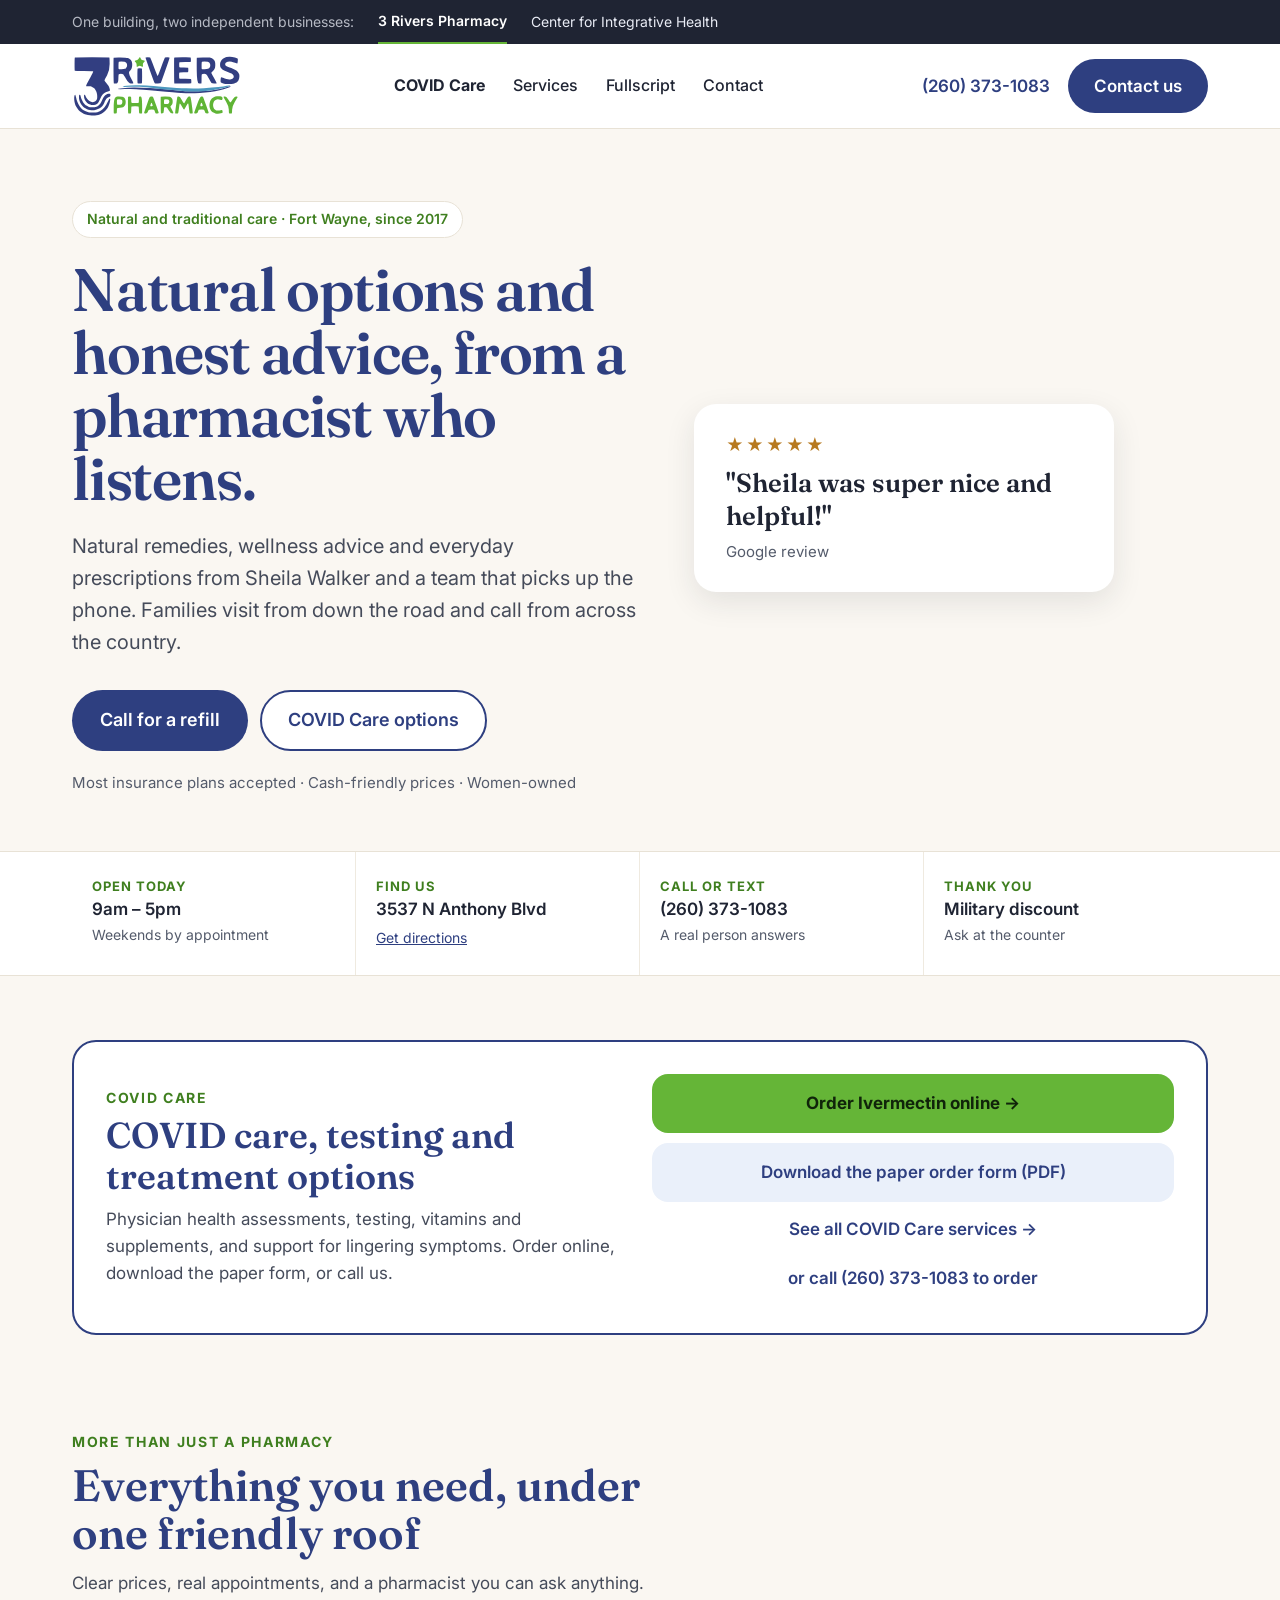
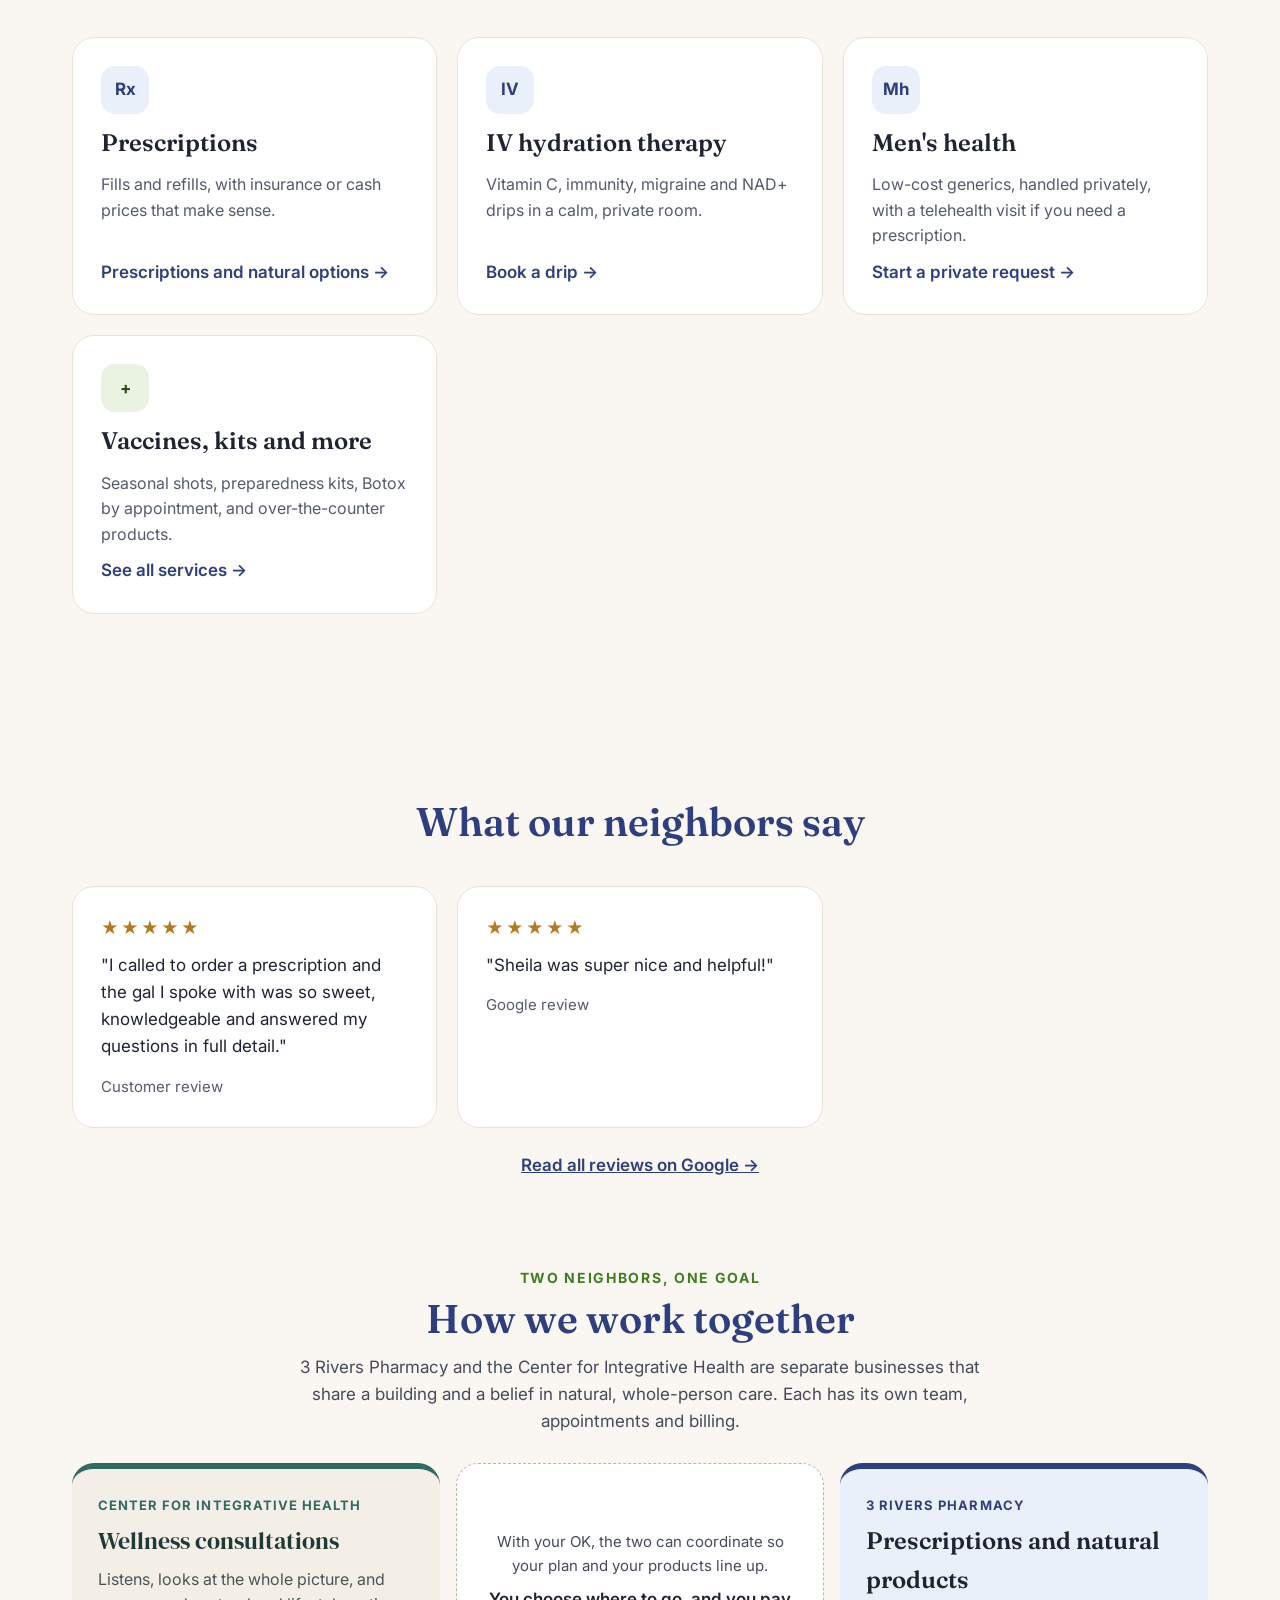
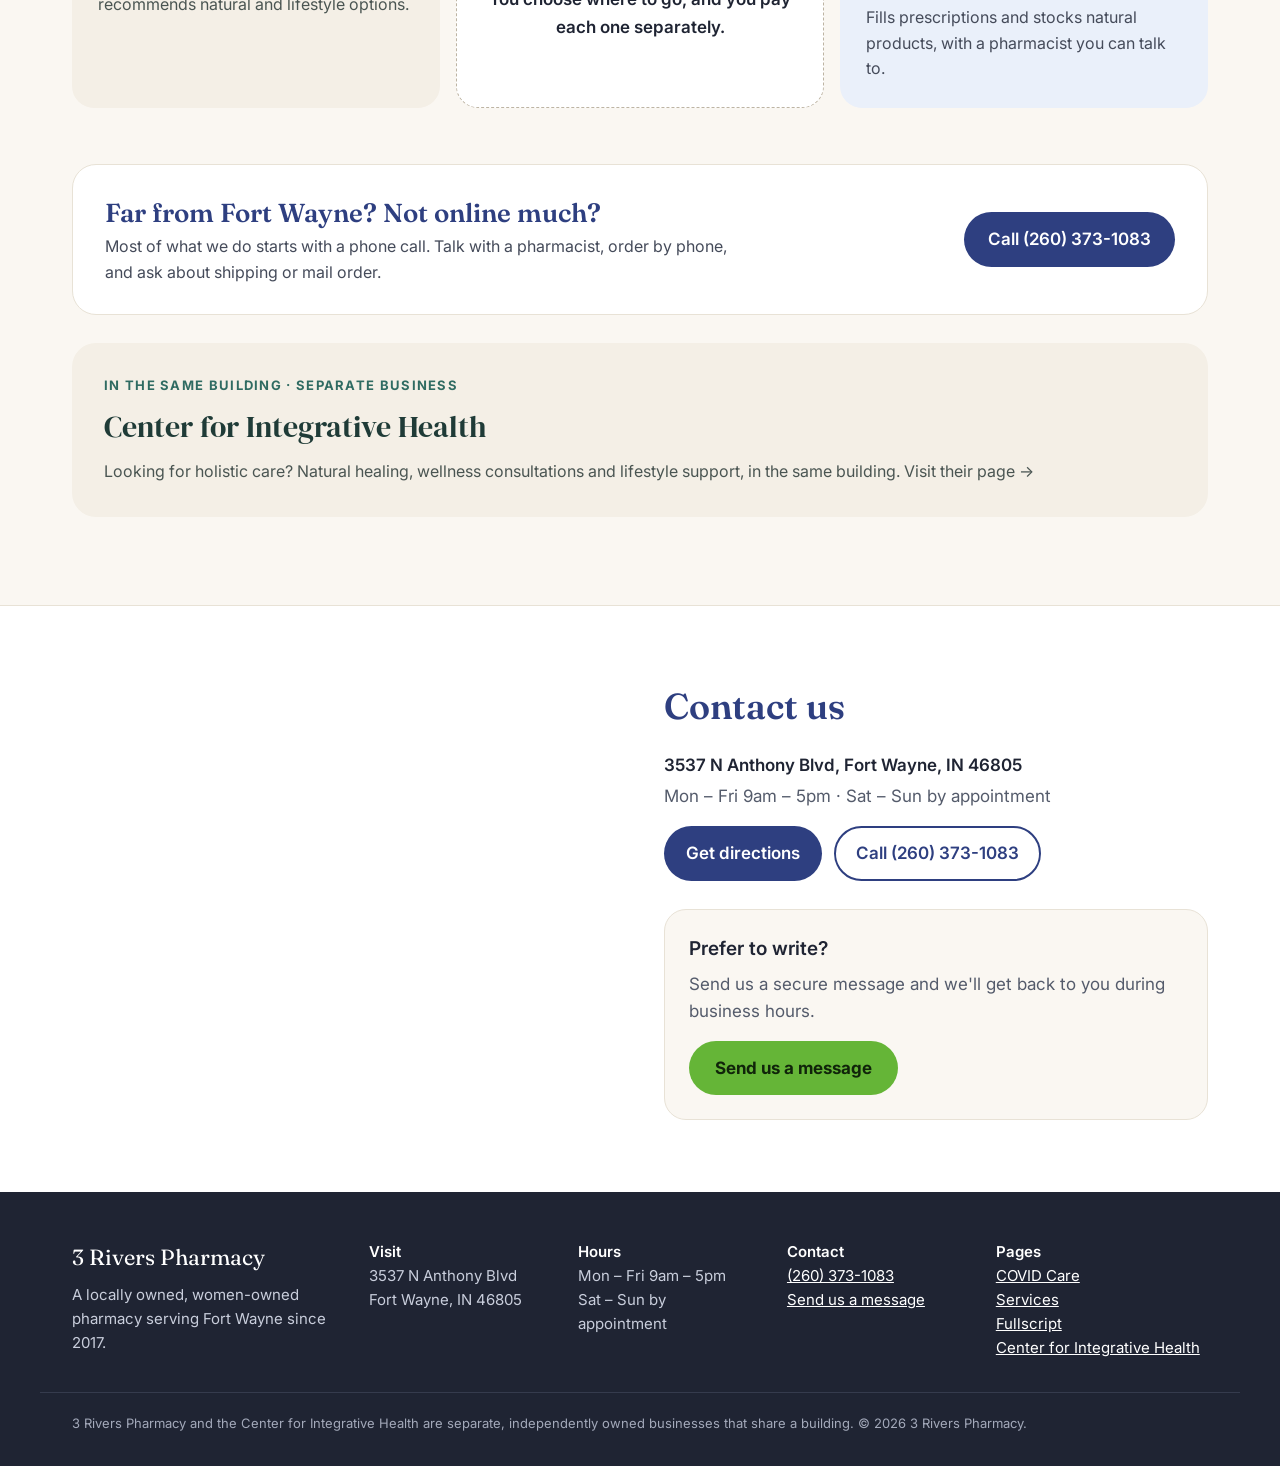
==== index.html @ e4c4e970 "Launch new 3riverspharmacy.com site" ====
<!doctype html>
<html lang="en">
<head>
<meta charset="utf-8">
<meta name="viewport" content="width=device-width, initial-scale=1">
<title>3 Rivers Pharmacy | Fort Wayne, IN – More than just a pharmacy</title>
<meta name="description" content="Locally owned, women-owned pharmacy in Fort Wayne, IN. Prescriptions, natural options, COVID care, IV hydration and honest advice from a pharmacist who listens.">
<link rel="canonical" href="https://3riverspharmacy.com/">
<meta property="og:title" content="3 Rivers Pharmacy | Fort Wayne, IN – More than just a pharmacy">
<meta property="og:description" content="Locally owned, women-owned pharmacy in Fort Wayne, IN. Prescriptions, natural options, COVID care, IV hydration and honest advice from a pharmacist who listens.">
<meta property="og:url" content="https://3riverspharmacy.com/">
<meta property="og:type" content="website">
<link rel="icon" type="image/svg+xml" href="/assets/favicon.svg">
<link rel="preconnect" href="https://fonts.googleapis.com"><link rel="preconnect" href="https://fonts.gstatic.com" crossorigin><link rel="stylesheet" href="https://fonts.googleapis.com/css2?family=Fraunces:opsz,wght@9..144,500;9..144,600&amp;family=DM+Serif+Display&amp;family=Inter:wght@400;500;600;700&amp;display=swap">
<link rel="stylesheet" href="/assets/site.css">
<script type="application/ld+json">{"@context":"https://schema.org","@type":"Pharmacy","name":"3 Rivers Pharmacy","url":"https://3riverspharmacy.com/","telephone":"+1-260-373-1083","image":"https://3riverspharmacy.com/assets/3rp-logo.svg","address":{"@type":"PostalAddress","streetAddress":"3537 N Anthony Blvd","addressLocality":"Fort Wayne","addressRegion":"IN","postalCode":"46805","addressCountry":"US"},"openingHoursSpecification":[{"@type":"OpeningHoursSpecification","dayOfWeek":["Monday","Tuesday","Wednesday","Thursday","Friday"],"opens":"09:00","closes":"17:00"}]}</script>
</head>
<body class="rx">
<div class="topbar"><div class="wrap">
<span class="dim">One building, two independent businesses:</span>
<a href="/" class="on">3 Rivers Pharmacy</a>
<a href="/center-for-integrative-health/" >Center for Integrative Health</a>
</div></div>
<header class="site"><div class="wrap">
<a href="/" class="brand"><img src="/assets/3rp-logo.svg" alt="3 Rivers Pharmacy" width="170" height="60"></a>
<nav class="navlinks" aria-label="Main">
<a href="/covid-care/"><b>COVID Care</b></a>
<a href="/services/">Services</a>
<a href="/fullscript/">Fullscript</a>
<a href="/contact/">Contact</a>
</nav>
<div class="hdr-cta">
<a href="tel:+12603731083" class="phone">(260) 373-1083</a>
<a href="/contact/" class="btn btn-navy">Contact us</a>
</div>
</div></header>
<main class="home">
<section style="padding: 72px 0 56px">
<div class="wrap hero">
<div>
<div style="display: inline-flex; gap: 8px; align-items: center; background: #FFFFFF; border: 1px solid #E8E2D6; border-radius: 999px; padding: 6px 14px; font-size: 14px; font-weight: 600; color: #3F7F1F">Natural and traditional care · Fort Wayne, since 2017</div>
<h1 style="font-family: Fraunces, serif; font-weight: 600; font-size: 60px; line-height: 1.05; letter-spacing: -0.02em; color: #2E3F80; margin: 20px 0 20px">Natural options and honest advice, from a pharmacist who listens.</h1>
<p style="font-size: 20px; color: #454B5A; margin: 0 0 32px; max-width: 34em">Natural remedies, wellness advice and everyday prescriptions from Sheila Walker and a team that picks up the phone. Families visit from down the road and call from across the country.</p>
<div style="display: flex; flex-wrap: wrap; gap: 12px">
<a href="tel:+12603731083" style="background: #2E3F80; color: #FFFFFF; font-weight: 600; text-decoration: none; padding: 16px 28px; border-radius: 999px; font-size: 18px">Call for a refill</a>
<a href="#covid" style="background: #FFFFFF; color: #2E3F80; border: 2px solid #2E3F80; font-weight: 600; text-decoration: none; padding: 14px 26px; border-radius: 999px; font-size: 18px">COVID Care options</a>
</div>
<p style="font-size: 15px; color: #545B6B; margin: 20px 0 0">Most insurance plans accepted · Cash-friendly prices · Women-owned</p>
</div>
<div style="background: #FFFFFF; border-radius: 22px; padding: 28px 32px; box-shadow: 0 10px 30px rgba(31,36,51,0.10); max-width: 420px; justify-self: start">
<div style="color: #B7791F; letter-spacing: 2px">★★★★★</div>
<div style="font-family: Fraunces, serif; font-size: 26px; font-weight: 600; color: #1F2433; line-height: 1.25; margin: 8px 0">"Sheila was super nice and helpful!"</div>
<div style="font-size: 15px; color: #545B6B">Google review</div>
</div>
</div>
</section>

<section style="background: #FFFFFF; border-top: 1px solid #E8E2D6; border-bottom: 1px solid #E8E2D6">
<div class="wrap facts">
<div style="padding: 24px 20px; border-right: 1px solid #EFEAE0"><div style="font-size: 13px; font-weight: 700; letter-spacing: 0.08em; color: #3F7F1F">OPEN TODAY</div><div style="font-weight: 600">9am – 5pm</div><div style="font-size: 14px; color: #545B6B">Weekends by appointment</div></div>
<div style="padding: 24px 20px; border-right: 1px solid #EFEAE0"><div style="font-size: 13px; font-weight: 700; letter-spacing: 0.08em; color: #3F7F1F">FIND US</div><div style="font-weight: 600">3537 N Anthony Blvd</div><a href="#visit" style="font-size: 14px">Get directions</a></div>
<div style="padding: 24px 20px; border-right: 1px solid #EFEAE0"><div style="font-size: 13px; font-weight: 700; letter-spacing: 0.08em; color: #3F7F1F">CALL OR TEXT</div><div style="font-weight: 600">(260) 373-1083</div><div style="font-size: 14px; color: #545B6B">A real person answers</div></div>
<div style="padding: 24px 20px"><div style="font-size: 13px; font-weight: 700; letter-spacing: 0.08em; color: #3F7F1F">THANK YOU</div><div style="font-weight: 600">Military discount</div><div style="font-size: 14px; color: #545B6B">Ask at the counter</div></div>
</div>
</section>

<section id="covid" style="padding: 0 0 8px">
<div class="wrap">
<div style="background: #FFFFFF; border: 2px solid #2E3F80; border-radius: 24px; padding: 32px; display: grid; grid-template-columns: repeat(auto-fit, minmax(300px, 1fr)); gap: 24px; align-items: center; margin-top: 64px">
<div>
<div style="font-size: 14px; font-weight: 700; letter-spacing: 0.12em; color: #3F7F1F">COVID CARE</div>
<h2 style="font-family: Fraunces, serif; font-weight: 600; font-size: 36px; line-height: 1.12; color: #2E3F80; margin: 6px 0 10px">COVID care, testing and treatment options</h2>
<p style="margin: 0; color: #454B5A">Physician health assessments, testing, vitamins and supplements, and support for lingering symptoms. Order online, download the paper form, or call us.</p>
</div>
<div style="display: flex; flex-direction: column; gap: 10px">
<a href="https://hptz.io/0xNfG3i" style="background: #65B537; color: #10240A; font-weight: 700; text-decoration: none; padding: 16px 22px; border-radius: 16px; text-align: center">Order Ivermectin online →</a>
<a href="/wp-content/uploads/2022/05/ORIGINAL-NEW-IVERMECTIN-EMAIL-THESE-1.pdf" style="background: #EAF0FA; color: #2E3F80; font-weight: 600; text-decoration: none; padding: 16px 22px; border-radius: 16px; text-align: center">Download the paper order form (PDF)</a>
<a href="/covid-care/" style="color: #2E3F80; font-weight: 600; text-decoration: none; padding: 4px; text-align: center">See all COVID Care services →</a>
<a href="tel:+12603731083" style="color: #2E3F80; font-weight: 600; text-decoration: none; padding: 8px; text-align: center">or call (260) 373-1083 to order</a>
</div>
</div>
</div>
</section>

<section id="services" style="padding: 88px 0">
<div class="wrap">
<div style="max-width: 640px; margin-bottom: 40px">
<div style="font-size: 14px; font-weight: 700; letter-spacing: 0.12em; color: #3F7F1F">MORE THAN JUST A PHARMACY</div>
<h2 style="font-family: Fraunces, serif; font-weight: 600; font-size: 44px; line-height: 1.1; color: #2E3F80; margin: 8px 0 12px">Everything you need, under one friendly roof</h2>
<p style="margin: 0; color: #454B5A">Clear prices, real appointments, and a pharmacist you can ask anything.</p>
</div>
<div class="cards">
<a href="/pharmacy-naturopathic-services/" style="text-decoration: none; color: inherit; background: #FFFFFF; border: 1px solid #E8E2D6; border-radius: 22px; padding: 28px; display: flex; flex-direction: column; gap: 10px">
<div style="width: 48px; height: 48px; border-radius: 14px; background: #EAF0FA; color: #2E3F80; display: flex; align-items: center; justify-content: center; font-weight: 700">Rx</div>
<div style="font-family: Fraunces, serif; font-size: 24px; font-weight: 600; color: #1F2433">Prescriptions</div>
<div style="color: #545B6B; font-size: 16px">Fills and refills, with insurance or cash prices that make sense.</div>
<div style="margin-top: auto; font-weight: 600; color: #2E3F80">Prescriptions and natural options →</div>
</a>
<a href="/iv-hydration-therapy/" style="text-decoration: none; color: inherit; background: #FFFFFF; border: 1px solid #E8E2D6; border-radius: 22px; padding: 28px; display: flex; flex-direction: column; gap: 10px">
<div style="width: 48px; height: 48px; border-radius: 14px; background: #EAF0FA; color: #2E3F80; display: flex; align-items: center; justify-content: center; font-weight: 700">IV</div>
<div style="font-family: Fraunces, serif; font-size: 24px; font-weight: 600; color: #1F2433">IV hydration therapy</div>
<div style="color: #545B6B; font-size: 16px">Vitamin C, immunity, migraine and NAD+ drips in a calm, private room.</div>
<div style="margin-top: auto; font-weight: 600; color: #2E3F80">Book a drip →</div>
</a>
<a href="/mens-health/" style="text-decoration: none; color: inherit; background: #FFFFFF; border: 1px solid #E8E2D6; border-radius: 22px; padding: 28px; display: flex; flex-direction: column; gap: 10px">
<div style="width: 48px; height: 48px; border-radius: 14px; background: #EAF0FA; color: #2E3F80; display: flex; align-items: center; justify-content: center; font-weight: 700">Mh</div>
<div style="font-family: Fraunces, serif; font-size: 24px; font-weight: 600; color: #1F2433">Men's health</div>
<div style="color: #545B6B; font-size: 16px">Low-cost generics, handled privately, with a telehealth visit if you need a prescription.</div>
<div style="margin-top: auto; font-weight: 600; color: #2E3F80">Start a private request →</div>
</a>
<a href="/services/" style="text-decoration: none; color: inherit; background: #FFFFFF; border: 1px solid #E8E2D6; border-radius: 22px; padding: 28px; display: flex; flex-direction: column; gap: 10px">
<div style="width: 48px; height: 48px; border-radius: 14px; background: #EAF3E2; color: #2B4A17; display: flex; align-items: center; justify-content: center; font-weight: 700">+</div>
<div style="font-family: Fraunces, serif; font-size: 24px; font-weight: 600; color: #1F2433">Vaccines, kits and more</div>
<div style="color: #545B6B; font-size: 16px">Seasonal shots, preparedness kits, Botox by appointment, and over-the-counter products.</div>
<div style="margin-top: auto; font-weight: 600; color: #2E3F80">See all services →</div>
</a>
</div>
</div>
</section>

<section style="padding: 88px 0">
<div class="wrap">
<h2 style="font-family: Fraunces, serif; font-weight: 600; font-size: 40px; color: #2E3F80; margin: 0 0 32px; text-align: center">What our neighbors say</h2>
<div class="cards">
<div style="background: #FFFFFF; border: 1px solid #E8E2D6; border-radius: 22px; padding: 28px"><div style="color: #B7791F; letter-spacing: 2px">★★★★★</div><p style="margin: 10px 0 14px">"I called to order a prescription and the gal I spoke with was so sweet, knowledgeable and answered my questions in full detail."</p><div style="font-size: 15px; color: #545B6B">Customer review</div></div>
<div style="background: #FFFFFF; border: 1px solid #E8E2D6; border-radius: 22px; padding: 28px"><div style="color: #B7791F; letter-spacing: 2px">★★★★★</div><p style="margin: 10px 0 14px">"Sheila was super nice and helpful!"</p><div style="font-size: 15px; color: #545B6B">Google review</div></div>
</div>
<div style="text-align: center; margin-top: 24px"><a href="https://www.google.com/maps/search/?api=1&amp;query=3+Rivers+Pharmacy+3537+N+Anthony+Blvd+Fort+Wayne+IN" style="font-weight: 600">Read all reviews on Google →</a></div>
</div>
</section>

<section id="together" style="padding: 0 0 56px">
<div class="wrap">
<div style="text-align: center; max-width: 720px; margin: 0 auto 28px">
<div style="font-size: 14px; font-weight: 700; letter-spacing: 0.12em; color: #3F7F1F">TWO NEIGHBORS, ONE GOAL</div>
<h2 style="font-family: Fraunces, serif; font-weight: 600; font-size: 40px; line-height: 1.12; color: #2E3F80; margin: 8px 0 12px">How we work together</h2>
<p style="margin: 0; color: #454B5A">3 Rivers Pharmacy and the Center for Integrative Health are separate businesses that share a building and a belief in natural, whole-person care. Each has its own team, appointments and billing.</p>
</div>
<div style="display: grid; grid-template-columns: repeat(auto-fit, minmax(260px, 1fr)); gap: 16px; align-items: stretch">
<div style="background: #F4EFE6; border-radius: 22px; padding: 26px; border-top: 6px solid #2F6B62"><div style="font-size: 13px; font-weight: 700; letter-spacing: 0.08em; color: #2F6B62">CENTER FOR INTEGRATIVE HEALTH</div><div style="font-family: 'DM Serif Display', serif; font-size: 24px; color: #1F3B37; margin: 6px 0">Wellness consultations</div><div style="font-size: 16px; color: #4A5552">Listens, looks at the whole picture, and recommends natural and lifestyle options.</div></div>
<div style="background: #FFFFFF; border: 1px dashed #BDB4A3; border-radius: 22px; padding: 26px; display: flex; flex-direction: column; justify-content: center; text-align: center"><div style="font-size: 15px; color: #454B5A">With your OK, the two can coordinate so your plan and your products line up.</div><div style="font-weight: 600; color: #1F2433; margin-top: 8px">You choose where to go, and you pay each one separately.</div></div>
<div style="background: #EAF0FA; border-radius: 22px; padding: 26px; border-top: 6px solid #2E3F80"><div style="font-size: 13px; font-weight: 700; letter-spacing: 0.08em; color: #2E3F80">3 RIVERS PHARMACY</div><div style="font-family: Fraunces, serif; font-size: 24px; font-weight: 600; color: #1F2433; margin: 6px 0">Prescriptions and natural products</div><div style="font-size: 16px; color: #454B5A">Fills prescriptions and stocks natural products, with a pharmacist you can talk to.</div></div>
</div>
</div>
</section>

<section id="neighbors" style="padding: 0 0 88px">
<div class="wrap" style="margin-bottom: 28px">
<div style="background: #FFFFFF; border: 1px solid #E8E2D6; border-radius: 24px; padding: 28px 32px; display: flex; flex-wrap: wrap; gap: 16px 32px; align-items: center; justify-content: space-between">
<div style="max-width: 640px"><div style="font-family: Fraunces, serif; font-size: 26px; font-weight: 600; color: #2E3F80">Far from Fort Wayne? Not online much?</div><div style="color: #454B5A; font-size: 16px">Most of what we do starts with a phone call. Talk with a pharmacist, order by phone, and ask about shipping or mail order.</div></div>
<a href="tel:+12603731083" style="background: #2E3F80; color: #FFFFFF; font-weight: 600; text-decoration: none; padding: 14px 24px; border-radius: 999px; white-space: nowrap">Call (260) 373-1083</a>
</div>
</div>
<div class="wrap">
<a href="/center-for-integrative-health/" style="text-decoration: none; color: inherit; background: #F4EFE6; border-radius: 24px; padding: 32px; display: block">
<div style="font-size: 13px; font-weight: 700; letter-spacing: 0.1em; color: #2F6B62">IN THE SAME BUILDING · SEPARATE BUSINESS</div>
<div style="font-family: 'DM Serif Display', serif; font-size: 30px; color: #1F3B37; margin: 8px 0">Center for Integrative Health</div>
<div style="color: #4A5552; font-size: 16px">Looking for holistic care? Natural healing, wellness consultations and lifestyle support, in the same building. Visit their page →</div>
</a>
</div>
</section>

<section id="visit" style="background: #FFFFFF; border-top: 1px solid #E8E2D6; padding: 72px 0">
<div class="wrap two" style="align-items: stretch">
<iframe title="Map to 3 Rivers Pharmacy, 3537 N Anthony Blvd, Fort Wayne, IN" src="https://www.google.com/maps?q=3537+N+Anthony+Blvd,+Fort+Wayne,+IN+46805&amp;output=embed" style="width: 100%; min-height: 360px; border: 0; border-radius: 24px; display: block" loading="lazy" referrerpolicy="no-referrer-when-downgrade"></iframe>
<div>
<h2 style="font-family: Fraunces, serif; font-weight: 600; font-size: 36px; color: #2E3F80; margin: 0 0 16px">Contact us</h2>
<p style="margin: 0 0 4px; font-weight: 600">3537 N Anthony Blvd, Fort Wayne, IN 46805</p>
<p style="margin: 0 0 16px; color: #545B6B">Mon – Fri 9am – 5pm · Sat – Sun by appointment</p>
<div style="display: flex; flex-wrap: wrap; gap: 12px; margin-bottom: 28px">
<a href="https://www.google.com/maps/dir/?api=1&amp;destination=3537+N+Anthony+Blvd,+Fort+Wayne,+IN+46805" style="background: #2E3F80; color: #FFFFFF; font-weight: 600; text-decoration: none; padding: 14px 22px; border-radius: 999px">Get directions</a>
<a href="tel:+12603731083" style="border: 2px solid #2E3F80; color: #2E3F80; font-weight: 600; text-decoration: none; padding: 12px 20px; border-radius: 999px">Call (260) 373-1083</a>
</div>
<div style="background:#FAF7F2;border:1px solid #E8E2D6;border-radius:22px;padding:24px"><div style="font-weight:600;font-size:19px;color:#1F2433">Prefer to write?</div><p style="margin:6px 0 16px;color:#545B6B">Send us a secure message and we'll get back to you during business hours.</p><a href="https://hptz.io/073rGGA" class="btn btn-green">Send us a message</a></div>
</div>
</div>
</section>

</main>
<footer class="site"><div class="wrap cols">
<div style="max-width:360px"><div class="ft-name">3 Rivers Pharmacy</div><p>A locally owned, women-owned pharmacy serving Fort Wayne since 2017.</p></div>
<div><div class="ft-h">Visit</div>3537 N Anthony Blvd<br>Fort Wayne, IN 46805</div>
<div><div class="ft-h">Hours</div>Mon – Fri 9am – 5pm<br>Sat – Sun by appointment</div>
<div><div class="ft-h">Contact</div><a href="tel:+12603731083">(260) 373-1083</a><br><a href="https://hptz.io/073rGGA">Send us a message</a></div>
<div><div class="ft-h">Pages</div><a href="/covid-care/">COVID Care</a><br><a href="/services/">Services</a><br><a href="/fullscript/">Fullscript</a><br><a href="/center-for-integrative-health/">Center for Integrative Health</a></div>
</div>
<div class="wrap legal">3 Rivers Pharmacy and the Center for Integrative Health are separate, independently owned businesses that share a building. © <span class="yr">2026</span> 3 Rivers Pharmacy.</div>
</footer>
<nav class="mbar" aria-label="Quick links">
<a href="tel:+12603731083">Call</a>
<a href="/covid-care/">COVID Care</a>
<a href="https://www.google.com/maps/dir/?api=1&amp;destination=3537+N+Anthony+Blvd,+Fort+Wayne,+IN+46805">Directions</a>
<a href="/contact/" class="hot">Contact</a>
</nav>
<script>document.querySelectorAll('.yr').forEach(e=>e.textContent=new Date().getFullYear())</script>
</body>
</html>
---- assets/site.css ----
*{box-sizing:border-box}
html{scroll-behavior:smooth}
body{margin:0;background:#FAF7F2;color:#1F2433;font-family:Inter,system-ui,sans-serif;font-size:17px;line-height:1.6;-webkit-text-size-adjust:100%}
img{max-width:100%;height:auto}
a{color:#2E3F80}a:hover{color:#1d2a5c}
a:focus-visible,button:focus-visible{outline:3px solid #65B537;outline-offset:2px}
.wrap{max-width:1200px;margin:0 auto;padding:0 32px}
/* design grid helpers (homepage) */
.hero{display:grid;grid-template-columns:minmax(0,1.1fr) minmax(0,1fr);gap:56px;align-items:center}
.two{display:grid;grid-template-columns:minmax(0,1fr) minmax(0,1fr);gap:48px;align-items:center}
.two.top{align-items:start}
.cards{display:grid;grid-template-columns:repeat(3,minmax(0,1fr));gap:20px}
.facts{display:grid;grid-template-columns:repeat(4,minmax(0,1fr));gap:0}
.grid4{display:grid;grid-template-columns:repeat(4,minmax(0,1fr));gap:16px;margin-top:24px}
/* top bar + header */
.topbar{background:#1F2433;color:#E9ECF5;font-size:14px}
.topbar .wrap{display:flex;flex-wrap:wrap;gap:8px 24px;align-items:center;min-height:44px}
.topbar .dim{opacity:.75}
.topbar a{color:#E9ECF5;text-decoration:none;padding:10px 0}
.topbar a.on{color:#fff;font-weight:600;border-bottom:2px solid #65B537}
header.site{background:#fff;border-bottom:1px solid #E8E2D6;position:sticky;top:0;z-index:20}
header.site .wrap{display:flex;align-items:center;justify-content:space-between;gap:24px;min-height:84px}
.brand img{height:60px;width:auto;display:block}
.navlinks{display:flex;gap:28px;align-items:center;font-size:16px;font-weight:500}
.navlinks a{color:#1F2433;text-decoration:none;padding:6px 0;border-bottom:2px solid transparent}
.navlinks a[aria-current]{border-bottom-color:#65B537}
.navlinks a:hover{color:#2E3F80}
.hdr-cta{display:flex;gap:10px;align-items:center;flex-wrap:wrap}
.hdr-cta .phone{color:#2E3F80;font-weight:600;text-decoration:none;padding:12px 8px}
/* buttons */
.btn{display:inline-block;font-weight:600;text-decoration:none;padding:14px 24px;border-radius:999px;border:2px solid transparent;line-height:1.3;text-align:center}
.btn-navy{background:#2E3F80;color:#fff}.btn-navy:hover{background:#24336b;color:#fff}
.btn-green{background:#65B537;color:#10240A;font-weight:700}.btn-green:hover{background:#58a22f;color:#10240A}
.btn-ghost{background:#fff;color:#2E3F80;border-color:#2E3F80}.btn-ghost:hover{background:#EAF0FA}
.btns{display:flex;flex-wrap:wrap;gap:12px;margin:24px 0 8px}
/* page sections */
.pghero{padding:64px 0 48px;background:linear-gradient(180deg,#FAF7F2,#F3EEE4)}
.pghero h1{font-family:Fraunces,serif;font-weight:600;font-size:52px;line-height:1.06;letter-spacing:-.02em;color:#2E3F80;margin:10px 0 16px;max-width:18em}
.lead{font-size:20px;color:#454B5A;margin:0;max-width:36em}
.kicker{font-size:13px;font-weight:700;letter-spacing:.12em;color:#3F7F1F;text-transform:uppercase}
.band{padding:64px 0}
.band.alt{background:#fff;border-top:1px solid #E8E2D6;border-bottom:1px solid #E8E2D6}
.band h2{font-family:Fraunces,serif;font-weight:600;font-size:36px;line-height:1.12;color:#2E3F80;margin:6px 0 14px}
.h3{font-family:Fraunces,serif;font-size:24px;font-weight:600;color:#1F2433;line-height:1.25;margin:0 0 8px}
.h4{font-weight:700;color:#1F2433}
.muted{color:#545B6B}.small{font-size:15px}.maxw{max-width:44em}
.panel{background:#fff;border:1px solid #E8E2D6;border-radius:22px;padding:28px}
.band.alt .panel{background:#FAF7F2}
.panel p:first-of-type{margin-top:0}
.tile{background:#FAF7F2;border:1px solid #E8E2D6;border-radius:18px;padding:20px}
.card{text-decoration:none;color:inherit;background:#fff;border:1px solid #E8E2D6;border-radius:22px;padding:28px;display:flex;flex-direction:column;gap:10px;transition:box-shadow .15s,transform .15s}
.card:hover{box-shadow:0 10px 30px rgba(31,36,51,.10);transform:translateY(-2px);color:inherit}
.card .ic{width:48px;height:48px;border-radius:14px;background:#EAF0FA;color:#2E3F80;display:flex;align-items:center;justify-content:center;font-weight:700;font-size:15px}
.card .more{margin-top:auto;font-weight:600;color:#2E3F80}
.ticks{list-style:none;padding:0;margin:12px 0 20px}
.ticks li{padding-left:28px;position:relative;margin:6px 0}
.ticks li:before{content:"";position:absolute;left:4px;top:.55em;width:12px;height:7px;border-left:3px solid #65B537;border-bottom:3px solid #65B537;transform:rotate(-45deg)}
.steps-list{padding-left:22px;margin:16px 0}
.steps-list li{margin:8px 0}
.price{font-family:Fraunces,serif;font-size:40px;font-weight:600;color:#2E3F80}
.kitpics{display:grid;gap:16px}
.kitpics img{border-radius:22px;border:1px solid #E8E2D6;width:100%}
.callcard{background:#fff;border:1px solid #E8E2D6;border-radius:24px;padding:28px 32px;display:flex;flex-wrap:wrap;gap:8px 32px;align-items:center;justify-content:space-between}
.callcard .btns{margin:0}
.map{width:100%;min-height:420px;border:0;border-radius:24px;display:block}
.facts2{display:grid;grid-template-columns:repeat(2,minmax(0,1fr));gap:20px;margin-top:24px}
/* footer */
footer.site{background:#1F2433;color:#C9CEDC;padding:48px 0 32px;font-size:15px}
footer.site .cols{display:grid;grid-template-columns:1.5fr 1fr 1fr 1fr 1.2fr;gap:32px}
@media (max-width:900px){footer.site .cols{grid-template-columns:1fr 1fr}}
footer.site a{color:#fff}
footer.site p{margin:8px 0 0}
.ft-name{font-family:Fraunces,serif;font-size:22px;color:#fff}
.ft-h{color:#fff;font-weight:600}
footer.site .legal{margin-top:32px;padding-top:20px;border-top:1px solid #353B4D;font-size:13px;color:#A3A9BA}
.mbar{display:none}
@media (max-width:900px){
.hero,.two{grid-template-columns:minmax(0,1fr);gap:32px}
.cards,.grid4{grid-template-columns:minmax(0,1fr)}
.facts{grid-template-columns:repeat(2,minmax(0,1fr))}
.navlinks{display:none}
.hdr-cta .phone{display:none}
.wrap{padding:0 16px}
header.site .wrap{min-height:68px}
.brand img{height:46px}
.pghero h1{font-size:38px}
.band{padding:48px 0}
.home h1{font-size:40px!important}
.home h2{font-size:32px!important}
.mbar{display:grid;grid-template-columns:repeat(4,minmax(0,1fr));position:sticky;bottom:0;background:#fff;border-top:1px solid #E8E2D6;box-shadow:0 -6px 20px rgba(31,36,51,.08);z-index:20}
.mbar a{text-align:center;padding:14px 4px;font-size:14px;font-weight:600;text-decoration:none;color:#2E3F80}
.mbar a.hot{color:#fff;background:#2E3F80}
}
@media (max-width:520px){.facts,.facts2{grid-template-columns:minmax(0,1fr)}.facts>div{border-right:0!important;border-bottom:1px solid #EFEAE0}}
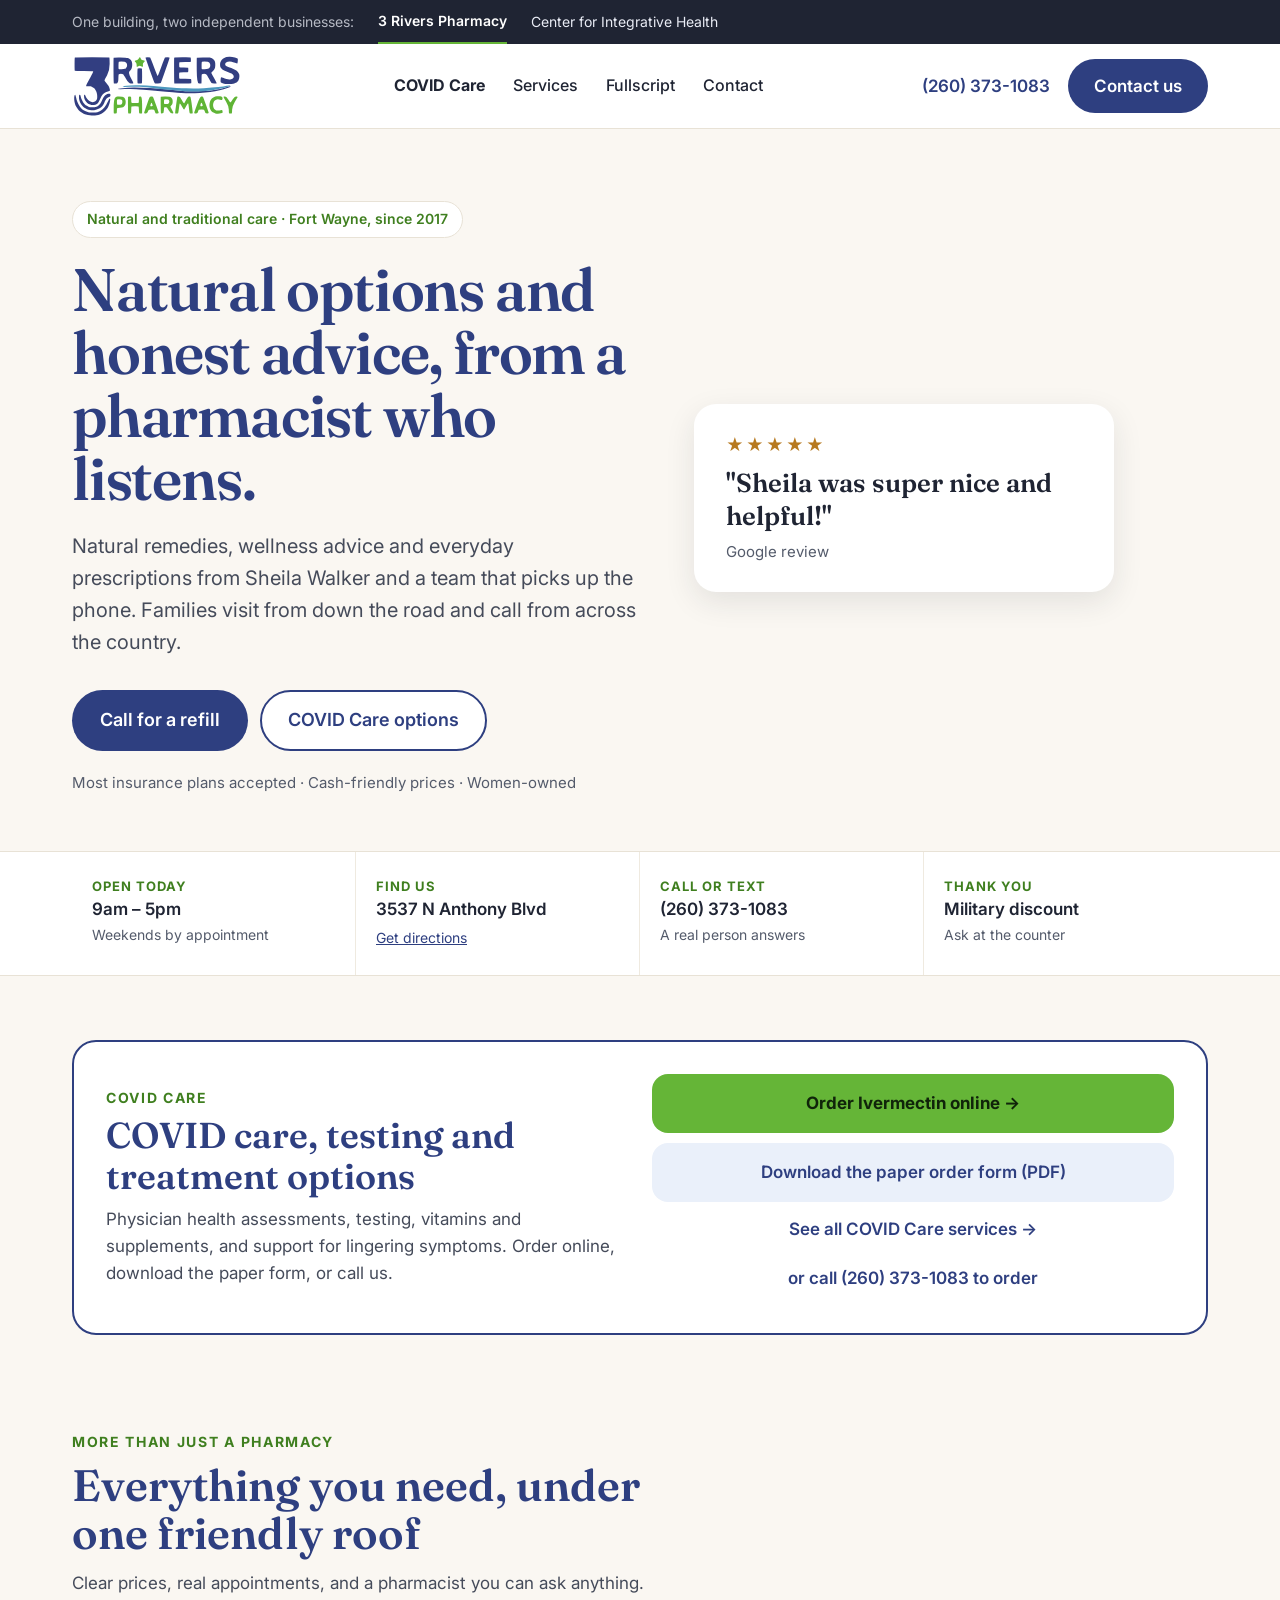
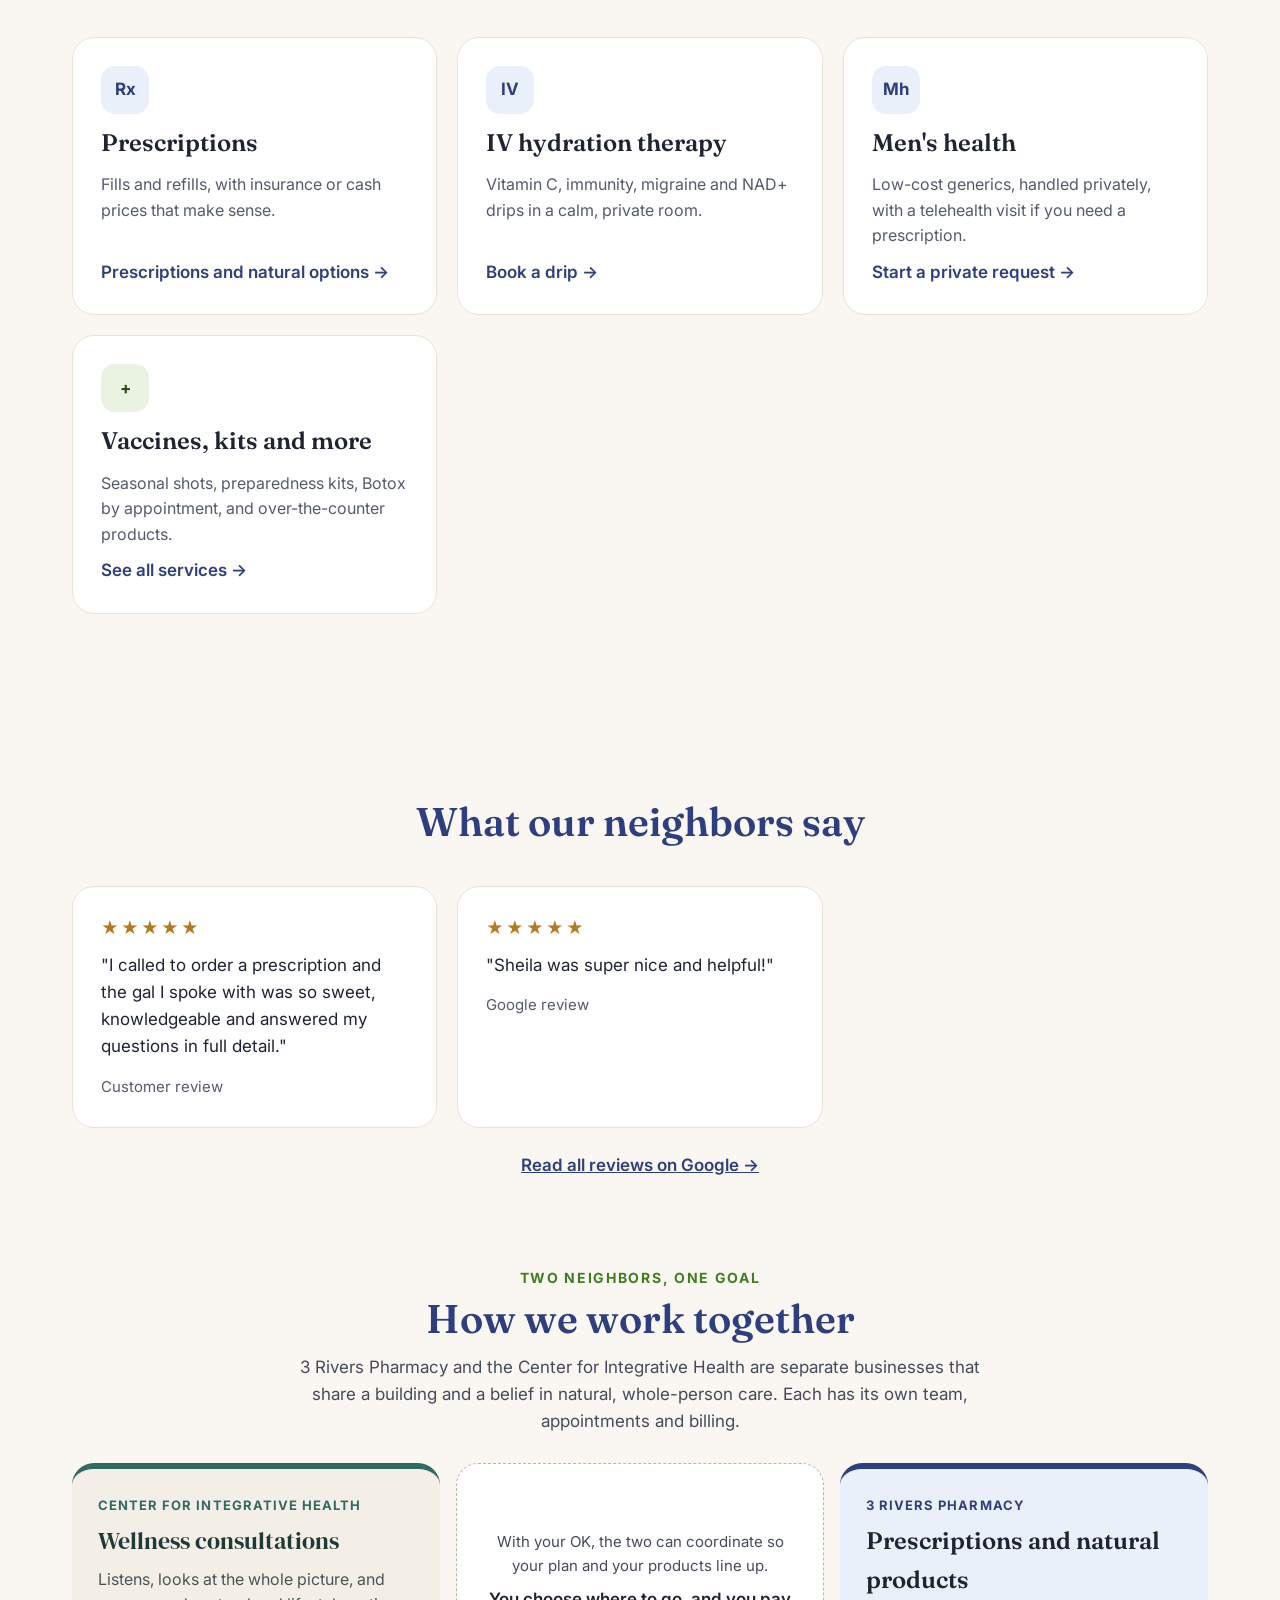
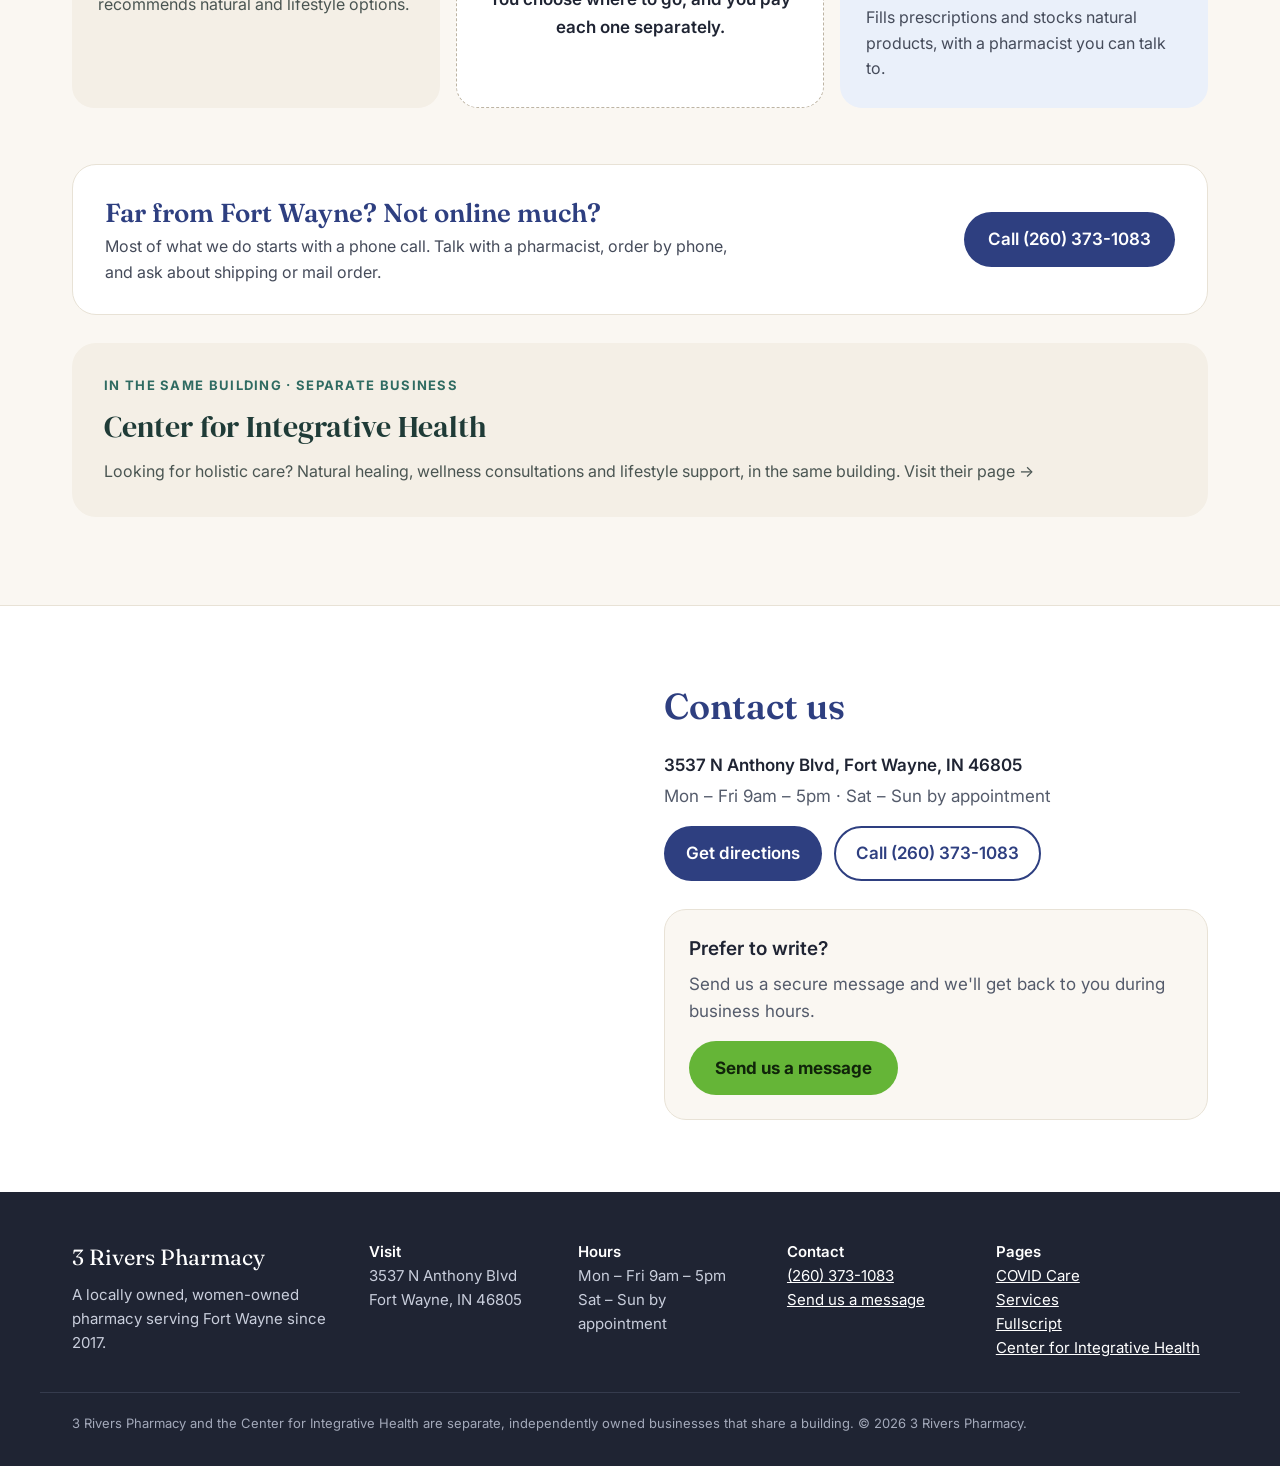
==== commit 29357088: "Open forms, maps and reviews in a new tab; clearer call-to-book buttons" ====
--- a/index.html
+++ b/index.html
@@ -73,7 +73,7 @@
 <p style="margin: 0; color: #454B5A">Physician health assessments, testing, vitamins and supplements, and support for lingering symptoms. Order online, download the paper form, or call us.</p>
 </div>
 <div style="display: flex; flex-direction: column; gap: 10px">
-<a href="https://hptz.io/0xNfG3i" style="background: #65B537; color: #10240A; font-weight: 700; text-decoration: none; padding: 16px 22px; border-radius: 16px; text-align: center">Order Ivermectin online →</a>
+<a href="https://hptz.io/0xNfG3i" target="_blank" rel="noopener" style="background: #65B537; color: #10240A; font-weight: 700; text-decoration: none; padding: 16px 22px; border-radius: 16px; text-align: center">Order Ivermectin online →</a>
 <a href="/wp-content/uploads/2022/05/ORIGINAL-NEW-IVERMECTIN-EMAIL-THESE-1.pdf" style="background: #EAF0FA; color: #2E3F80; font-weight: 600; text-decoration: none; padding: 16px 22px; border-radius: 16px; text-align: center">Download the paper order form (PDF)</a>
 <a href="/covid-care/" style="color: #2E3F80; font-weight: 600; text-decoration: none; padding: 4px; text-align: center">See all COVID Care services →</a>
 <a href="tel:+12603731083" style="color: #2E3F80; font-weight: 600; text-decoration: none; padding: 8px; text-align: center">or call (260) 373-1083 to order</a>
@@ -125,7 +125,7 @@
 <div style="background: #FFFFFF; border: 1px solid #E8E2D6; border-radius: 22px; padding: 28px"><div style="color: #B7791F; letter-spacing: 2px">★★★★★</div><p style="margin: 10px 0 14px">"I called to order a prescription and the gal I spoke with was so sweet, knowledgeable and answered my questions in full detail."</p><div style="font-size: 15px; color: #545B6B">Customer review</div></div>
 <div style="background: #FFFFFF; border: 1px solid #E8E2D6; border-radius: 22px; padding: 28px"><div style="color: #B7791F; letter-spacing: 2px">★★★★★</div><p style="margin: 10px 0 14px">"Sheila was super nice and helpful!"</p><div style="font-size: 15px; color: #545B6B">Google review</div></div>
 </div>
-<div style="text-align: center; margin-top: 24px"><a href="https://www.google.com/maps/search/?api=1&amp;query=3+Rivers+Pharmacy+3537+N+Anthony+Blvd+Fort+Wayne+IN" style="font-weight: 600">Read all reviews on Google →</a></div>
+<div style="text-align: center; margin-top: 24px"><a href="https://www.google.com/maps/search/?api=1&amp;query=3+Rivers+Pharmacy+3537+N+Anthony+Blvd+Fort+Wayne+IN" target="_blank" rel="noopener" style="font-weight: 600">Read all reviews on Google →</a></div>
 </div>
 </section>
 
@@ -168,10 +168,10 @@
 <p style="margin: 0 0 4px; font-weight: 600">3537 N Anthony Blvd, Fort Wayne, IN 46805</p>
 <p style="margin: 0 0 16px; color: #545B6B">Mon – Fri 9am – 5pm · Sat – Sun by appointment</p>
 <div style="display: flex; flex-wrap: wrap; gap: 12px; margin-bottom: 28px">
-<a href="https://www.google.com/maps/dir/?api=1&amp;destination=3537+N+Anthony+Blvd,+Fort+Wayne,+IN+46805" style="background: #2E3F80; color: #FFFFFF; font-weight: 600; text-decoration: none; padding: 14px 22px; border-radius: 999px">Get directions</a>
+<a href="https://www.google.com/maps/dir/?api=1&amp;destination=3537+N+Anthony+Blvd,+Fort+Wayne,+IN+46805" target="_blank" rel="noopener" style="background: #2E3F80; color: #FFFFFF; font-weight: 600; text-decoration: none; padding: 14px 22px; border-radius: 999px">Get directions</a>
 <a href="tel:+12603731083" style="border: 2px solid #2E3F80; color: #2E3F80; font-weight: 600; text-decoration: none; padding: 12px 20px; border-radius: 999px">Call (260) 373-1083</a>
 </div>
-<div style="background:#FAF7F2;border:1px solid #E8E2D6;border-radius:22px;padding:24px"><div style="font-weight:600;font-size:19px;color:#1F2433">Prefer to write?</div><p style="margin:6px 0 16px;color:#545B6B">Send us a secure message and we'll get back to you during business hours.</p><a href="https://hptz.io/073rGGA" class="btn btn-green">Send us a message</a></div>
+<div style="background:#FAF7F2;border:1px solid #E8E2D6;border-radius:22px;padding:24px"><div style="font-weight:600;font-size:19px;color:#1F2433">Prefer to write?</div><p style="margin:6px 0 16px;color:#545B6B">Send us a secure message and we'll get back to you during business hours.</p><a href="https://hptz.io/073rGGA" target="_blank" rel="noopener" class="btn btn-green">Send us a message</a></div>
 </div>
 </div>
 </section>
@@ -181,7 +181,7 @@
 <div style="max-width:360px"><div class="ft-name">3 Rivers Pharmacy</div><p>A locally owned, women-owned pharmacy serving Fort Wayne since 2017.</p></div>
 <div><div class="ft-h">Visit</div>3537 N Anthony Blvd<br>Fort Wayne, IN 46805</div>
 <div><div class="ft-h">Hours</div>Mon – Fri 9am – 5pm<br>Sat – Sun by appointment</div>
-<div><div class="ft-h">Contact</div><a href="tel:+12603731083">(260) 373-1083</a><br><a href="https://hptz.io/073rGGA">Send us a message</a></div>
+<div><div class="ft-h">Contact</div><a href="tel:+12603731083">(260) 373-1083</a><br><a href="https://hptz.io/073rGGA" target="_blank" rel="noopener">Send us a message</a></div>
 <div><div class="ft-h">Pages</div><a href="/covid-care/">COVID Care</a><br><a href="/services/">Services</a><br><a href="/fullscript/">Fullscript</a><br><a href="/center-for-integrative-health/">Center for Integrative Health</a></div>
 </div>
 <div class="wrap legal">3 Rivers Pharmacy and the Center for Integrative Health are separate, independently owned businesses that share a building. © <span class="yr">2026</span> 3 Rivers Pharmacy.</div>
@@ -189,7 +189,7 @@
 <nav class="mbar" aria-label="Quick links">
 <a href="tel:+12603731083">Call</a>
 <a href="/covid-care/">COVID Care</a>
-<a href="https://www.google.com/maps/dir/?api=1&amp;destination=3537+N+Anthony+Blvd,+Fort+Wayne,+IN+46805">Directions</a>
+<a href="https://www.google.com/maps/dir/?api=1&amp;destination=3537+N+Anthony+Blvd,+Fort+Wayne,+IN+46805" target="_blank" rel="noopener">Directions</a>
 <a href="/contact/" class="hot">Contact</a>
 </nav>
 <script>document.querySelectorAll('.yr').forEach(e=>e.textContent=new Date().getFullYear())</script>
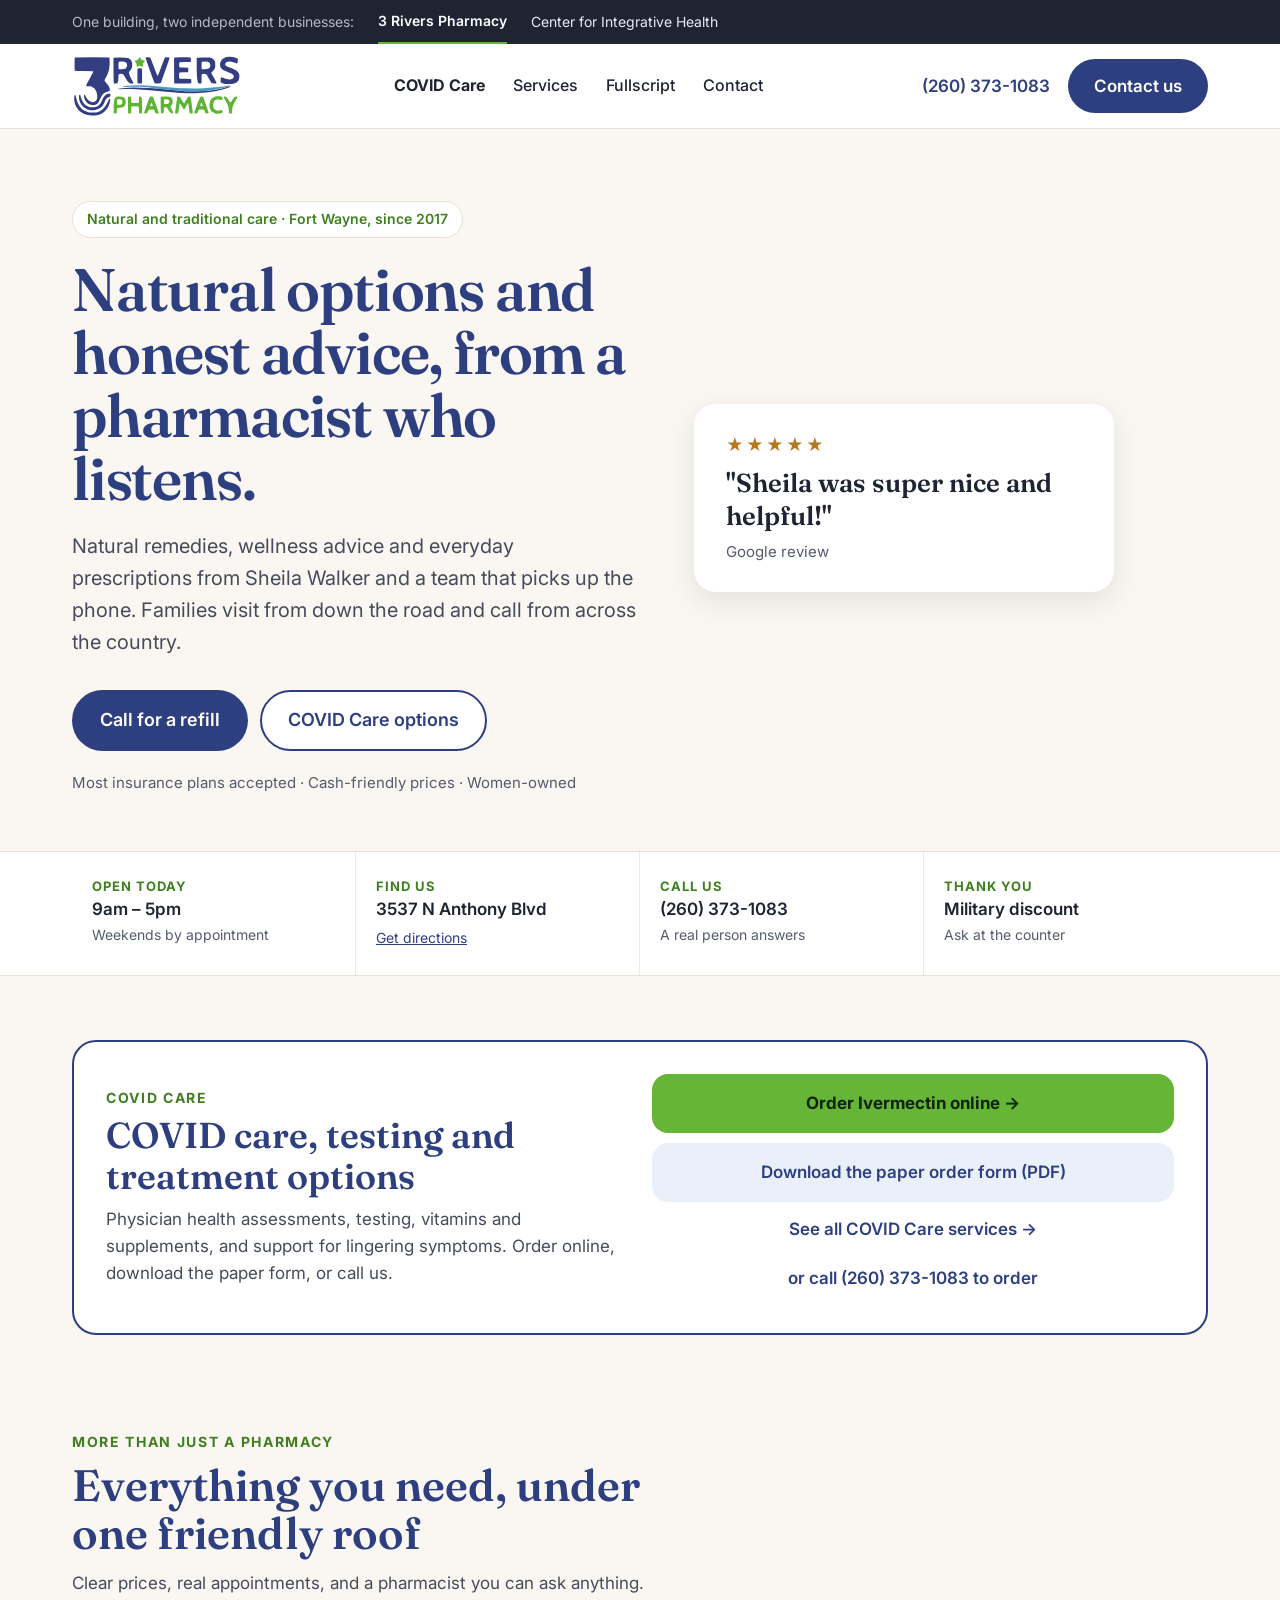
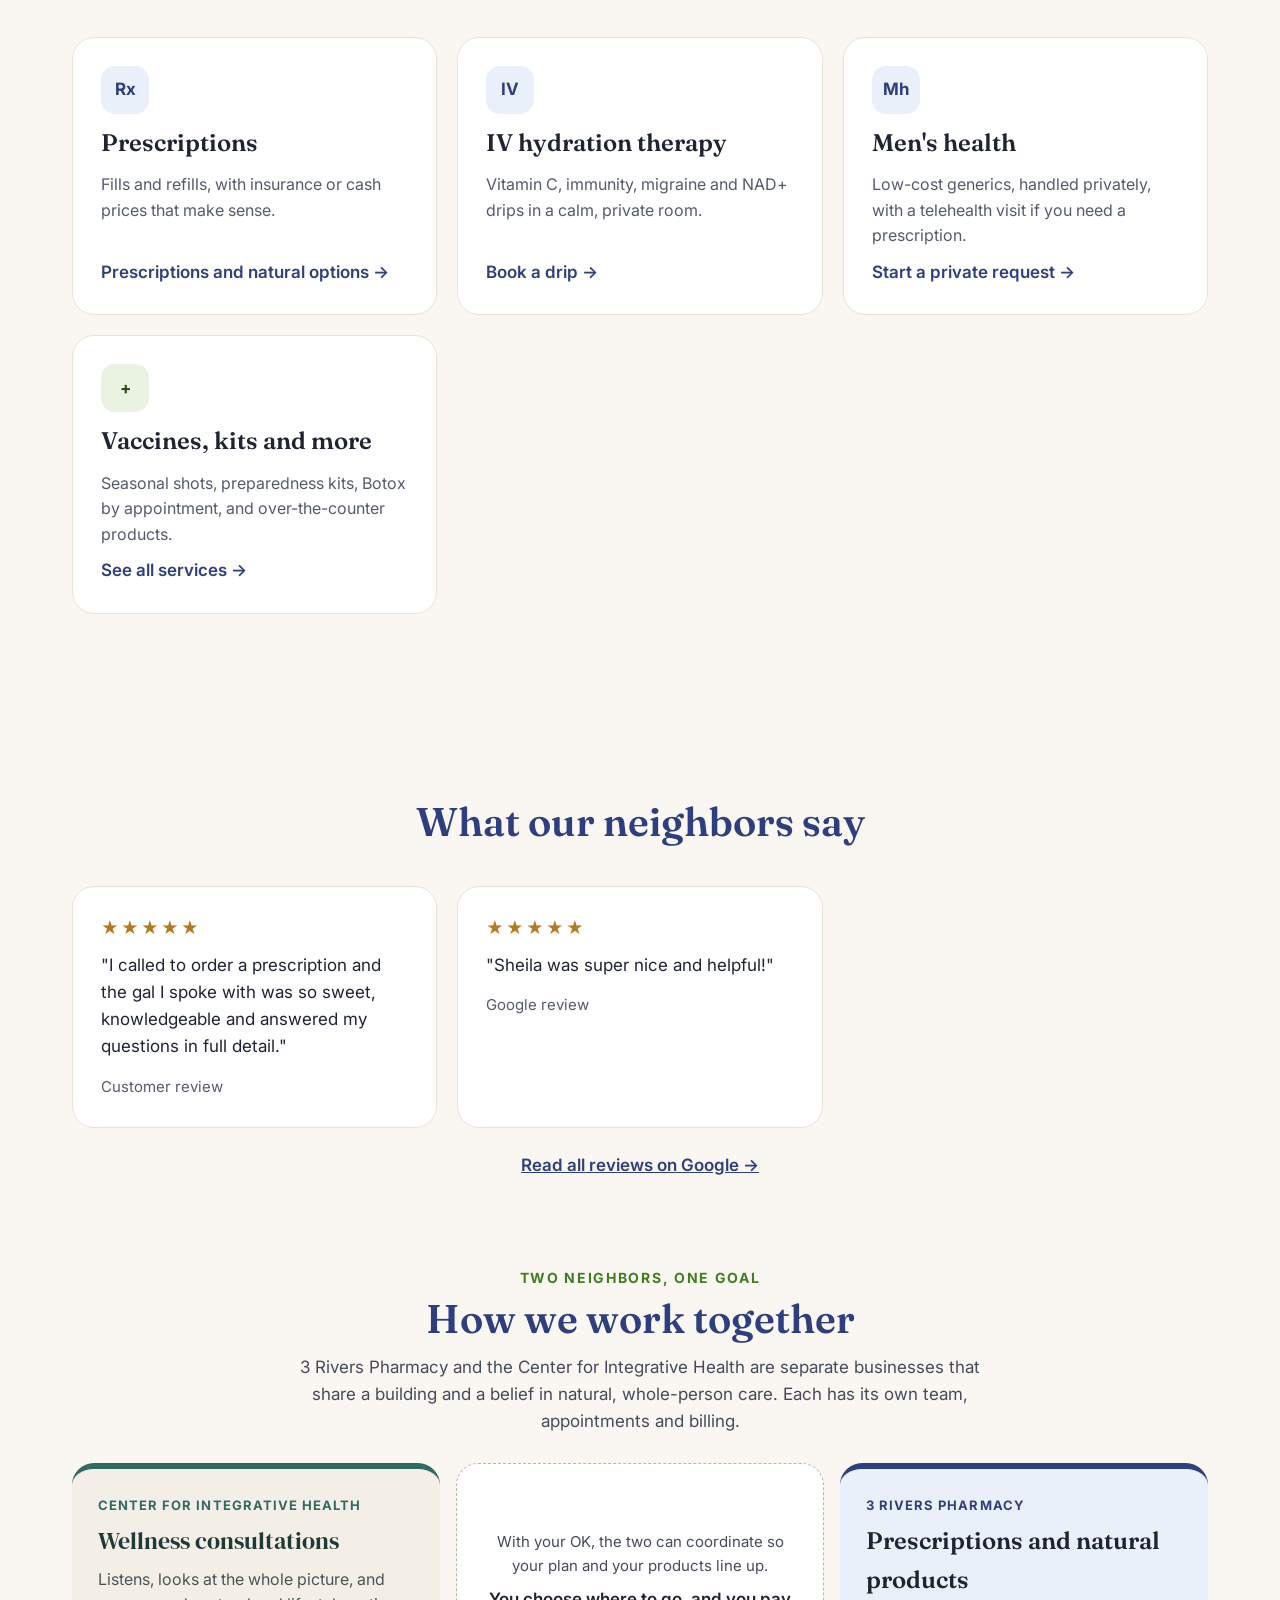
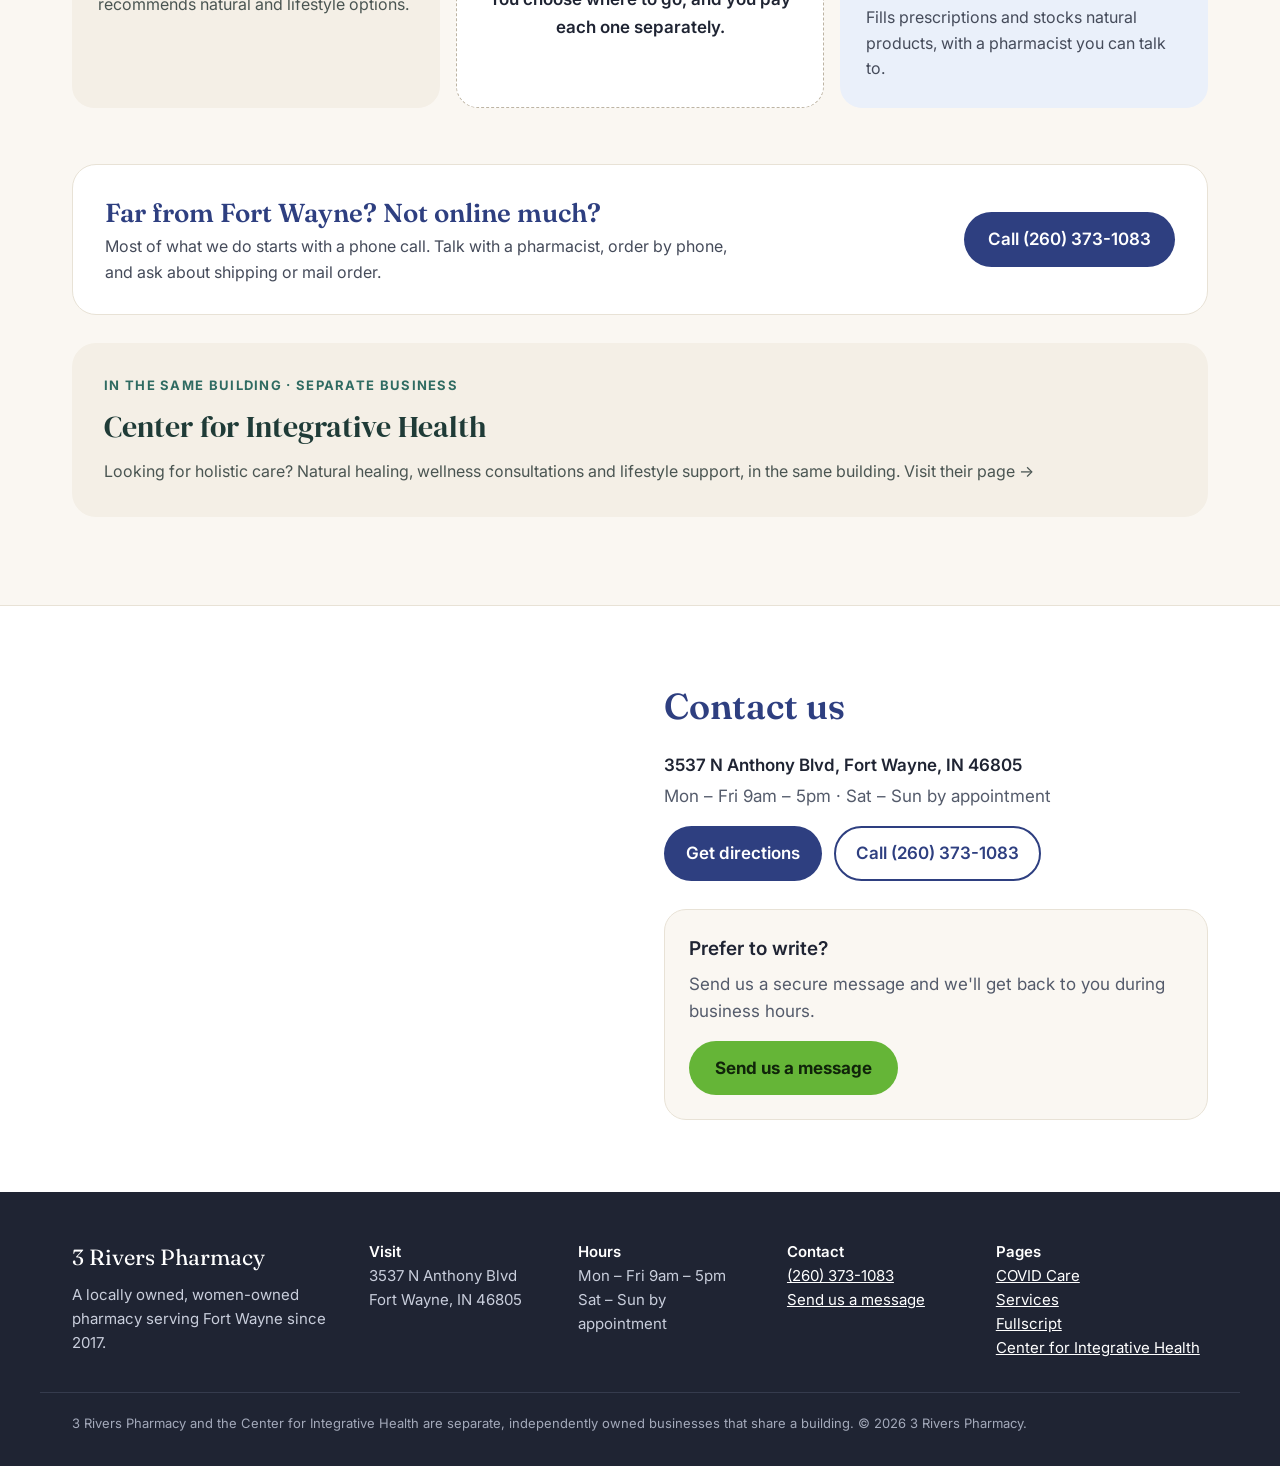
==== commit 1f06d961: "Remove texting wording; add online Request a drip form" ====
--- a/index.html
+++ b/index.html
@@ -59,7 +59,7 @@
 <div class="wrap facts">
 <div style="padding: 24px 20px; border-right: 1px solid #EFEAE0"><div style="font-size: 13px; font-weight: 700; letter-spacing: 0.08em; color: #3F7F1F">OPEN TODAY</div><div style="font-weight: 600">9am – 5pm</div><div style="font-size: 14px; color: #545B6B">Weekends by appointment</div></div>
 <div style="padding: 24px 20px; border-right: 1px solid #EFEAE0"><div style="font-size: 13px; font-weight: 700; letter-spacing: 0.08em; color: #3F7F1F">FIND US</div><div style="font-weight: 600">3537 N Anthony Blvd</div><a href="#visit" style="font-size: 14px">Get directions</a></div>
-<div style="padding: 24px 20px; border-right: 1px solid #EFEAE0"><div style="font-size: 13px; font-weight: 700; letter-spacing: 0.08em; color: #3F7F1F">CALL OR TEXT</div><div style="font-weight: 600">(260) 373-1083</div><div style="font-size: 14px; color: #545B6B">A real person answers</div></div>
+<div style="padding: 24px 20px; border-right: 1px solid #EFEAE0"><div style="font-size: 13px; font-weight: 700; letter-spacing: 0.08em; color: #3F7F1F">CALL US</div><div style="font-weight: 600">(260) 373-1083</div><div style="font-size: 14px; color: #545B6B">A real person answers</div></div>
 <div style="padding: 24px 20px"><div style="font-size: 13px; font-weight: 700; letter-spacing: 0.08em; color: #3F7F1F">THANK YOU</div><div style="font-weight: 600">Military discount</div><div style="font-size: 14px; color: #545B6B">Ask at the counter</div></div>
 </div>
 </section>
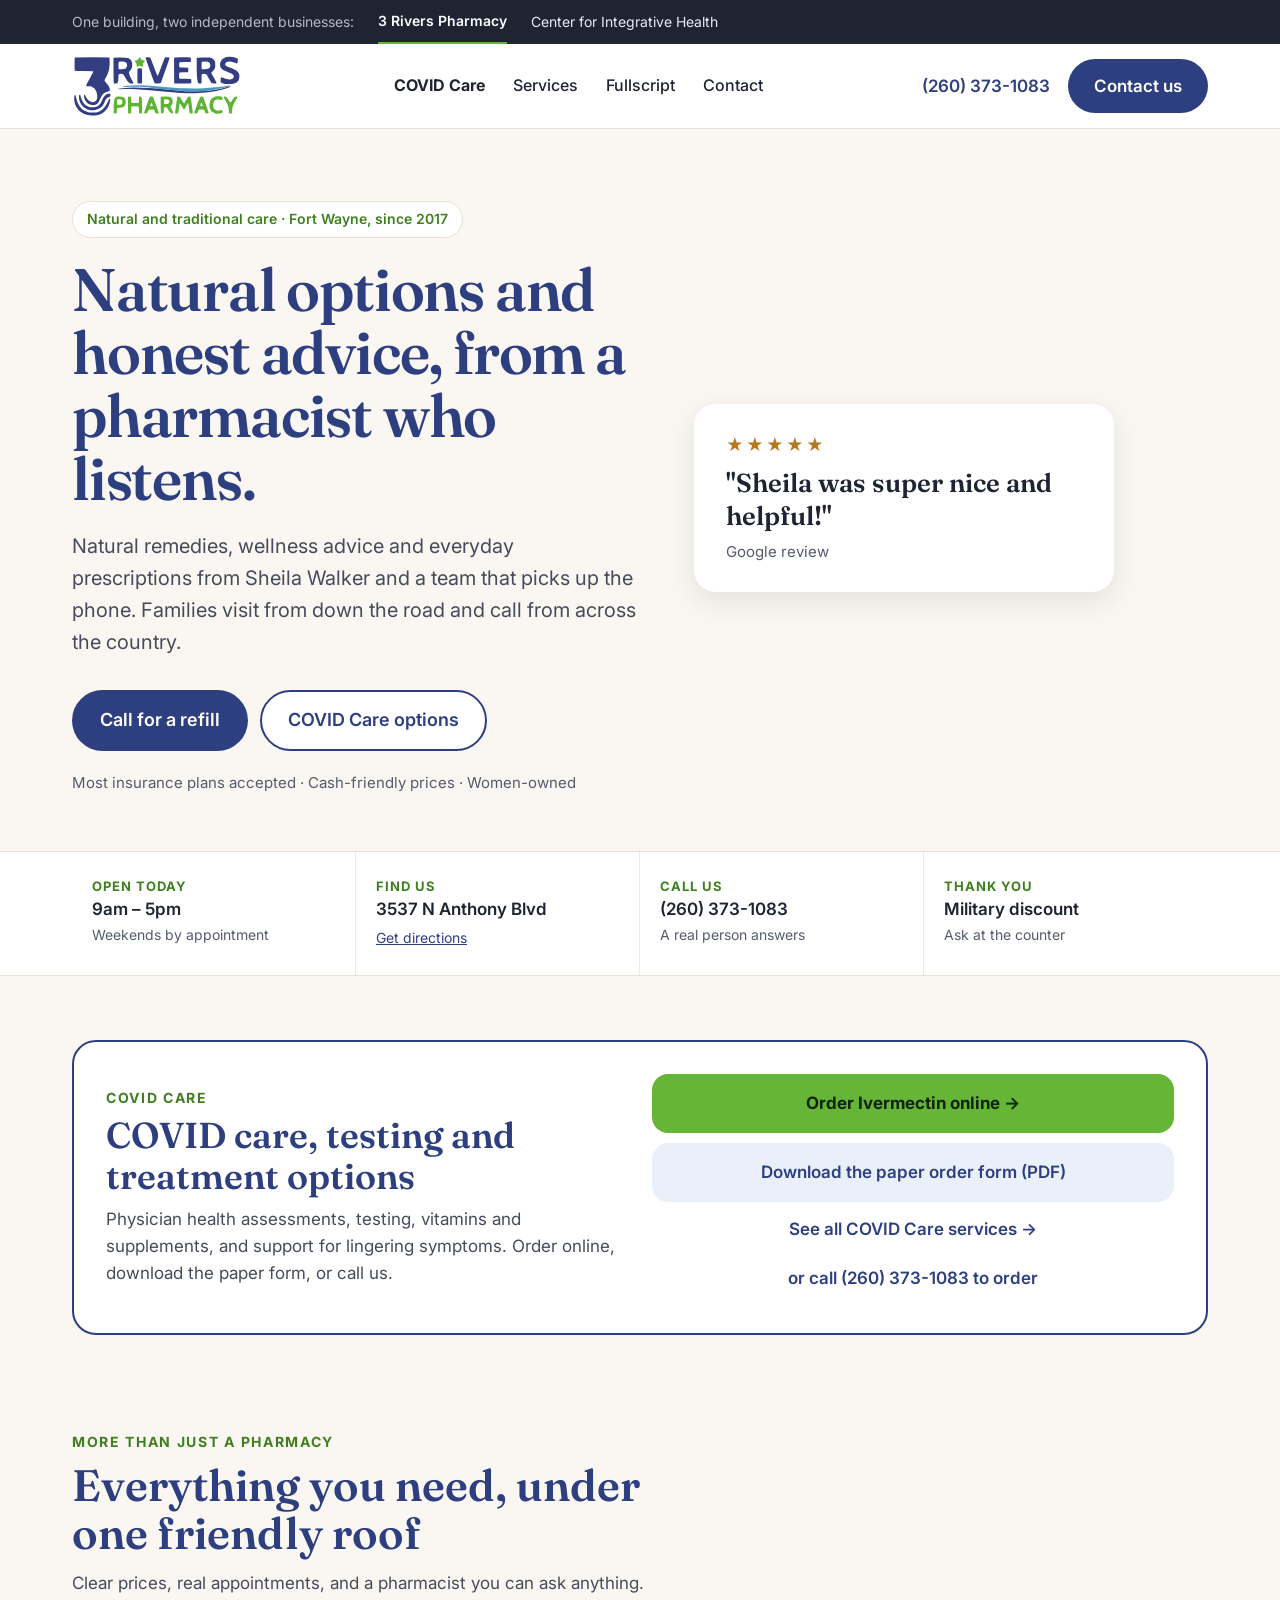
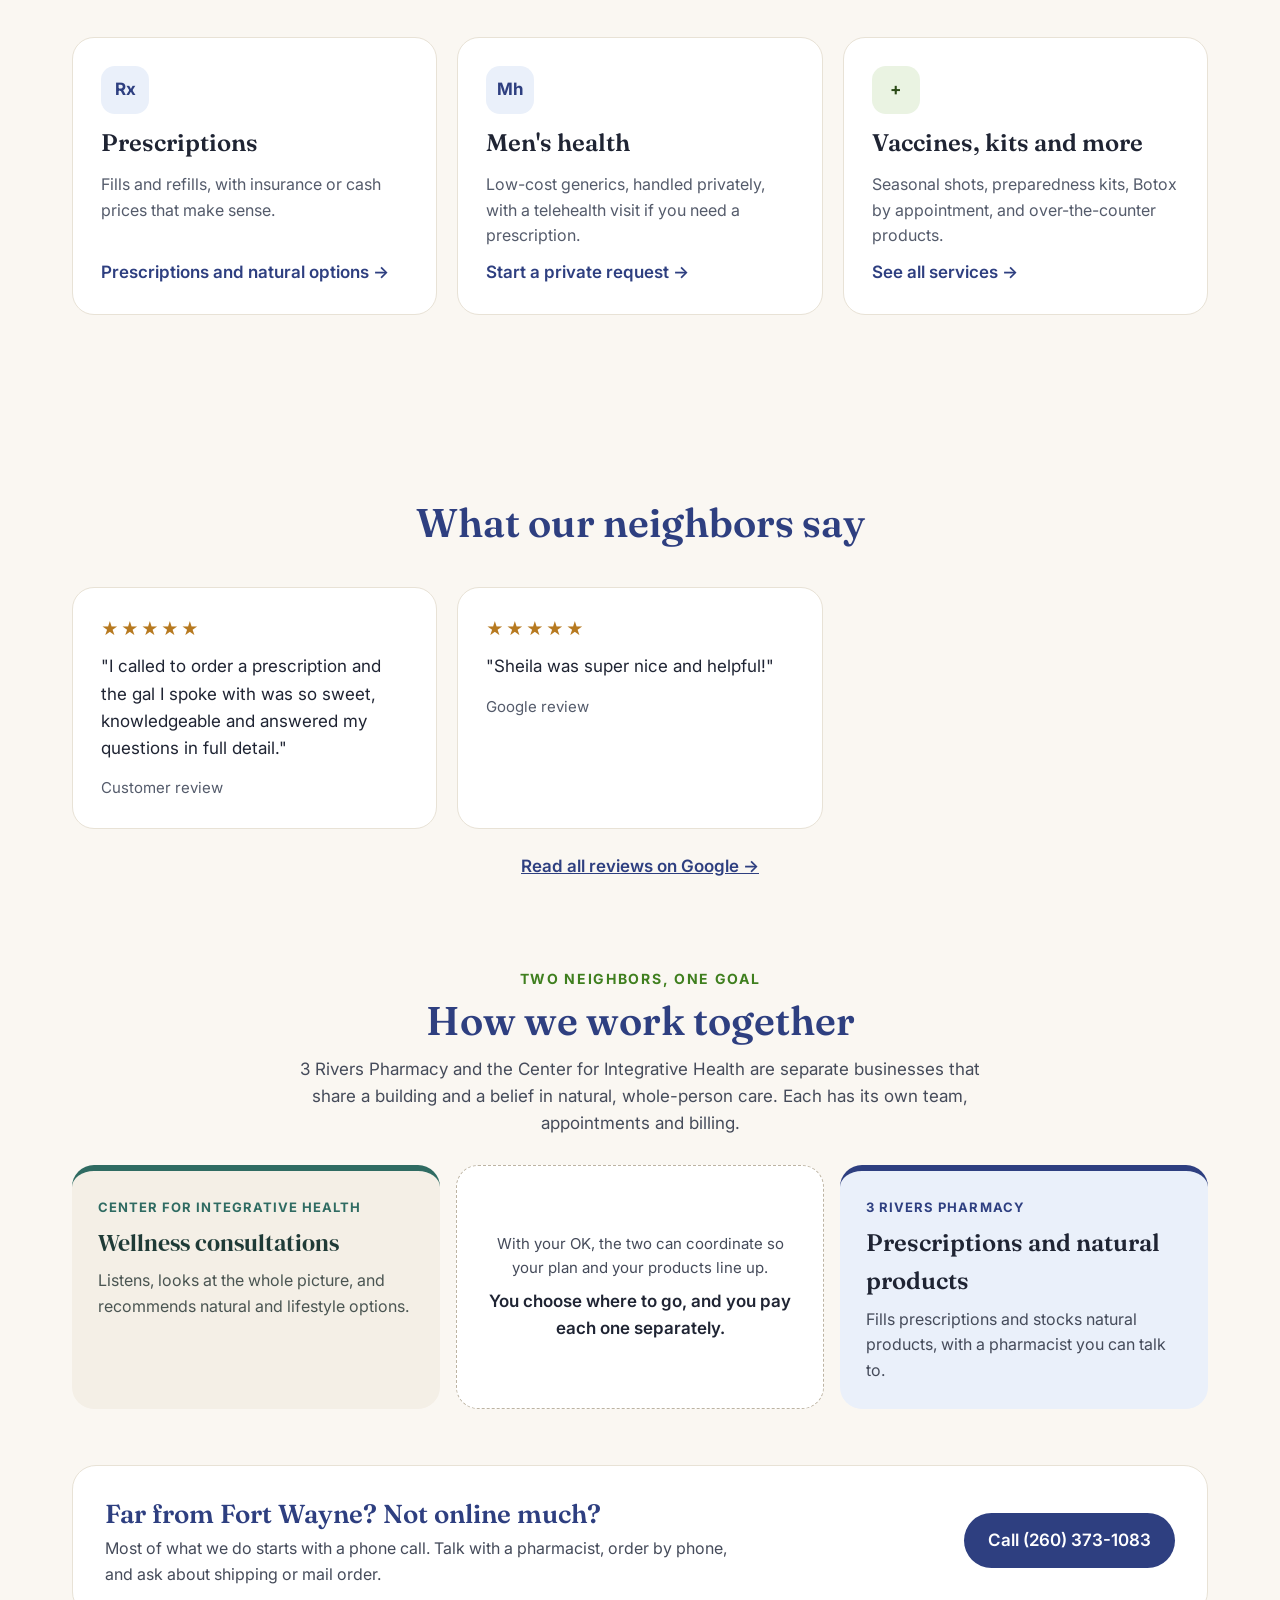
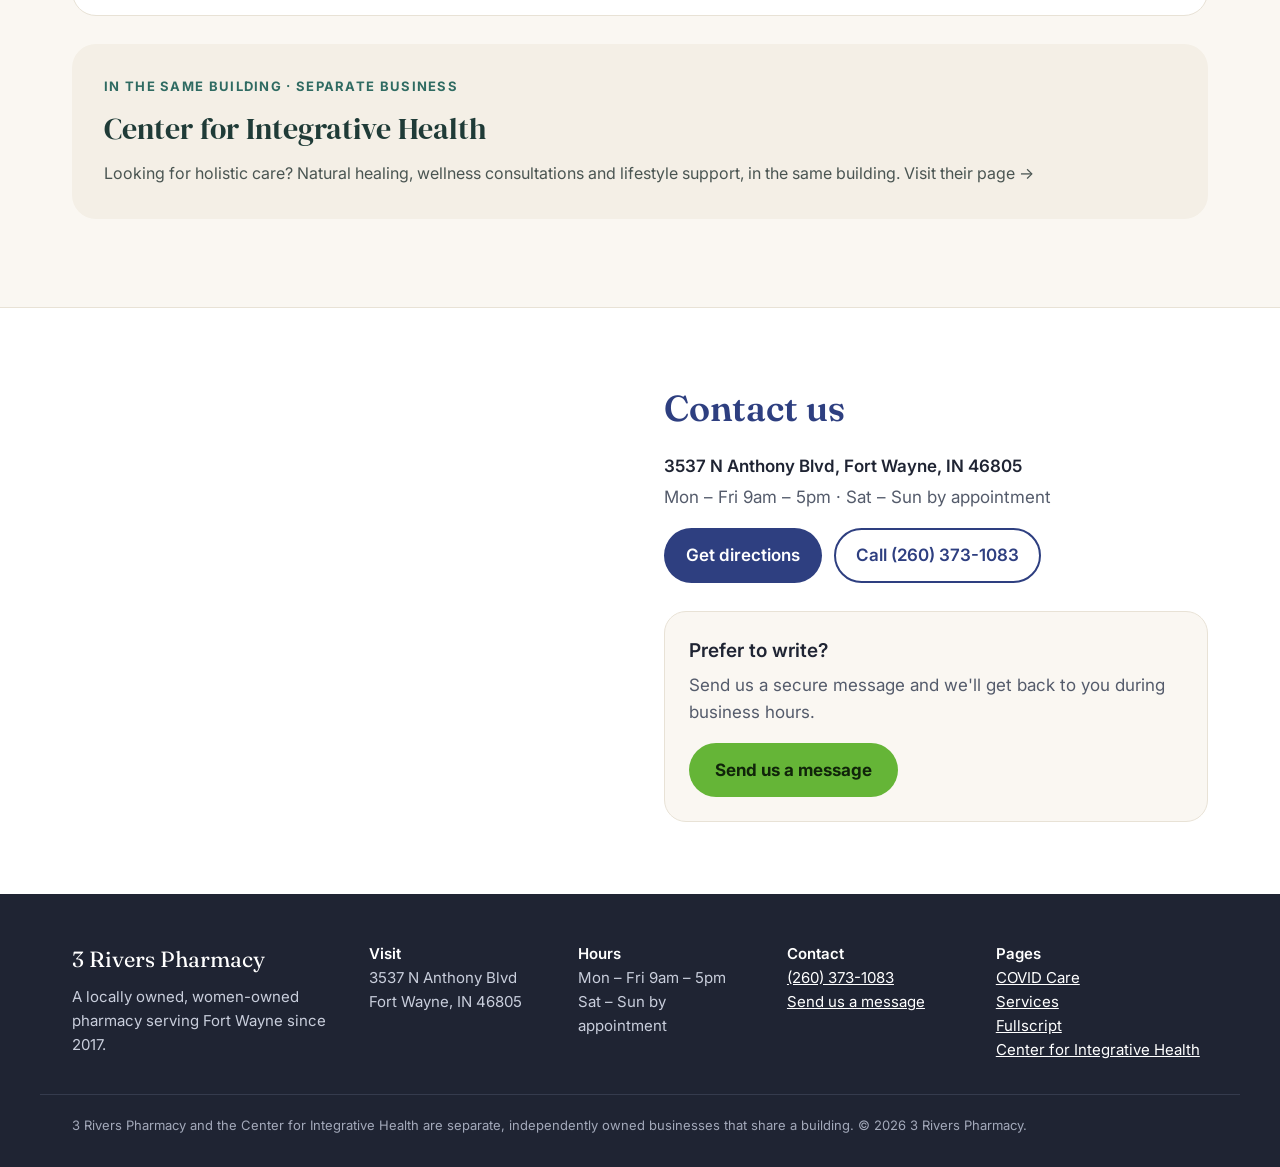
==== commit 1d029c2a: "Hide IV hydration from pharmacy homepage and sitemap" ====
--- a/index.html
+++ b/index.html
@@ -4,10 +4,10 @@
 <meta charset="utf-8">
 <meta name="viewport" content="width=device-width, initial-scale=1">
 <title>3 Rivers Pharmacy | Fort Wayne, IN – More than just a pharmacy</title>
-<meta name="description" content="Locally owned, women-owned pharmacy in Fort Wayne, IN. Prescriptions, natural options, COVID care, IV hydration and honest advice from a pharmacist who listens.">
+<meta name="description" content="Locally owned, women-owned pharmacy in Fort Wayne, IN. Prescriptions, natural options, COVID care and honest advice from a pharmacist who listens.">
 <link rel="canonical" href="https://3riverspharmacy.com/">
 <meta property="og:title" content="3 Rivers Pharmacy | Fort Wayne, IN – More than just a pharmacy">
-<meta property="og:description" content="Locally owned, women-owned pharmacy in Fort Wayne, IN. Prescriptions, natural options, COVID care, IV hydration and honest advice from a pharmacist who listens.">
+<meta property="og:description" content="Locally owned, women-owned pharmacy in Fort Wayne, IN. Prescriptions, natural options, COVID care and honest advice from a pharmacist who listens.">
 <meta property="og:url" content="https://3riverspharmacy.com/">
 <meta property="og:type" content="website">
 <link rel="icon" type="image/svg+xml" href="/assets/favicon.svg">
@@ -95,12 +95,6 @@
 <div style="font-family: Fraunces, serif; font-size: 24px; font-weight: 600; color: #1F2433">Prescriptions</div>
 <div style="color: #545B6B; font-size: 16px">Fills and refills, with insurance or cash prices that make sense.</div>
 <div style="margin-top: auto; font-weight: 600; color: #2E3F80">Prescriptions and natural options →</div>
-</a>
-<a href="/iv-hydration-therapy/" style="text-decoration: none; color: inherit; background: #FFFFFF; border: 1px solid #E8E2D6; border-radius: 22px; padding: 28px; display: flex; flex-direction: column; gap: 10px">
-<div style="width: 48px; height: 48px; border-radius: 14px; background: #EAF0FA; color: #2E3F80; display: flex; align-items: center; justify-content: center; font-weight: 700">IV</div>
-<div style="font-family: Fraunces, serif; font-size: 24px; font-weight: 600; color: #1F2433">IV hydration therapy</div>
-<div style="color: #545B6B; font-size: 16px">Vitamin C, immunity, migraine and NAD+ drips in a calm, private room.</div>
-<div style="margin-top: auto; font-weight: 600; color: #2E3F80">Book a drip →</div>
 </a>
 <a href="/mens-health/" style="text-decoration: none; color: inherit; background: #FFFFFF; border: 1px solid #E8E2D6; border-radius: 22px; padding: 28px; display: flex; flex-direction: column; gap: 10px">
 <div style="width: 48px; height: 48px; border-radius: 14px; background: #EAF0FA; color: #2E3F80; display: flex; align-items: center; justify-content: center; font-weight: 700">Mh</div>
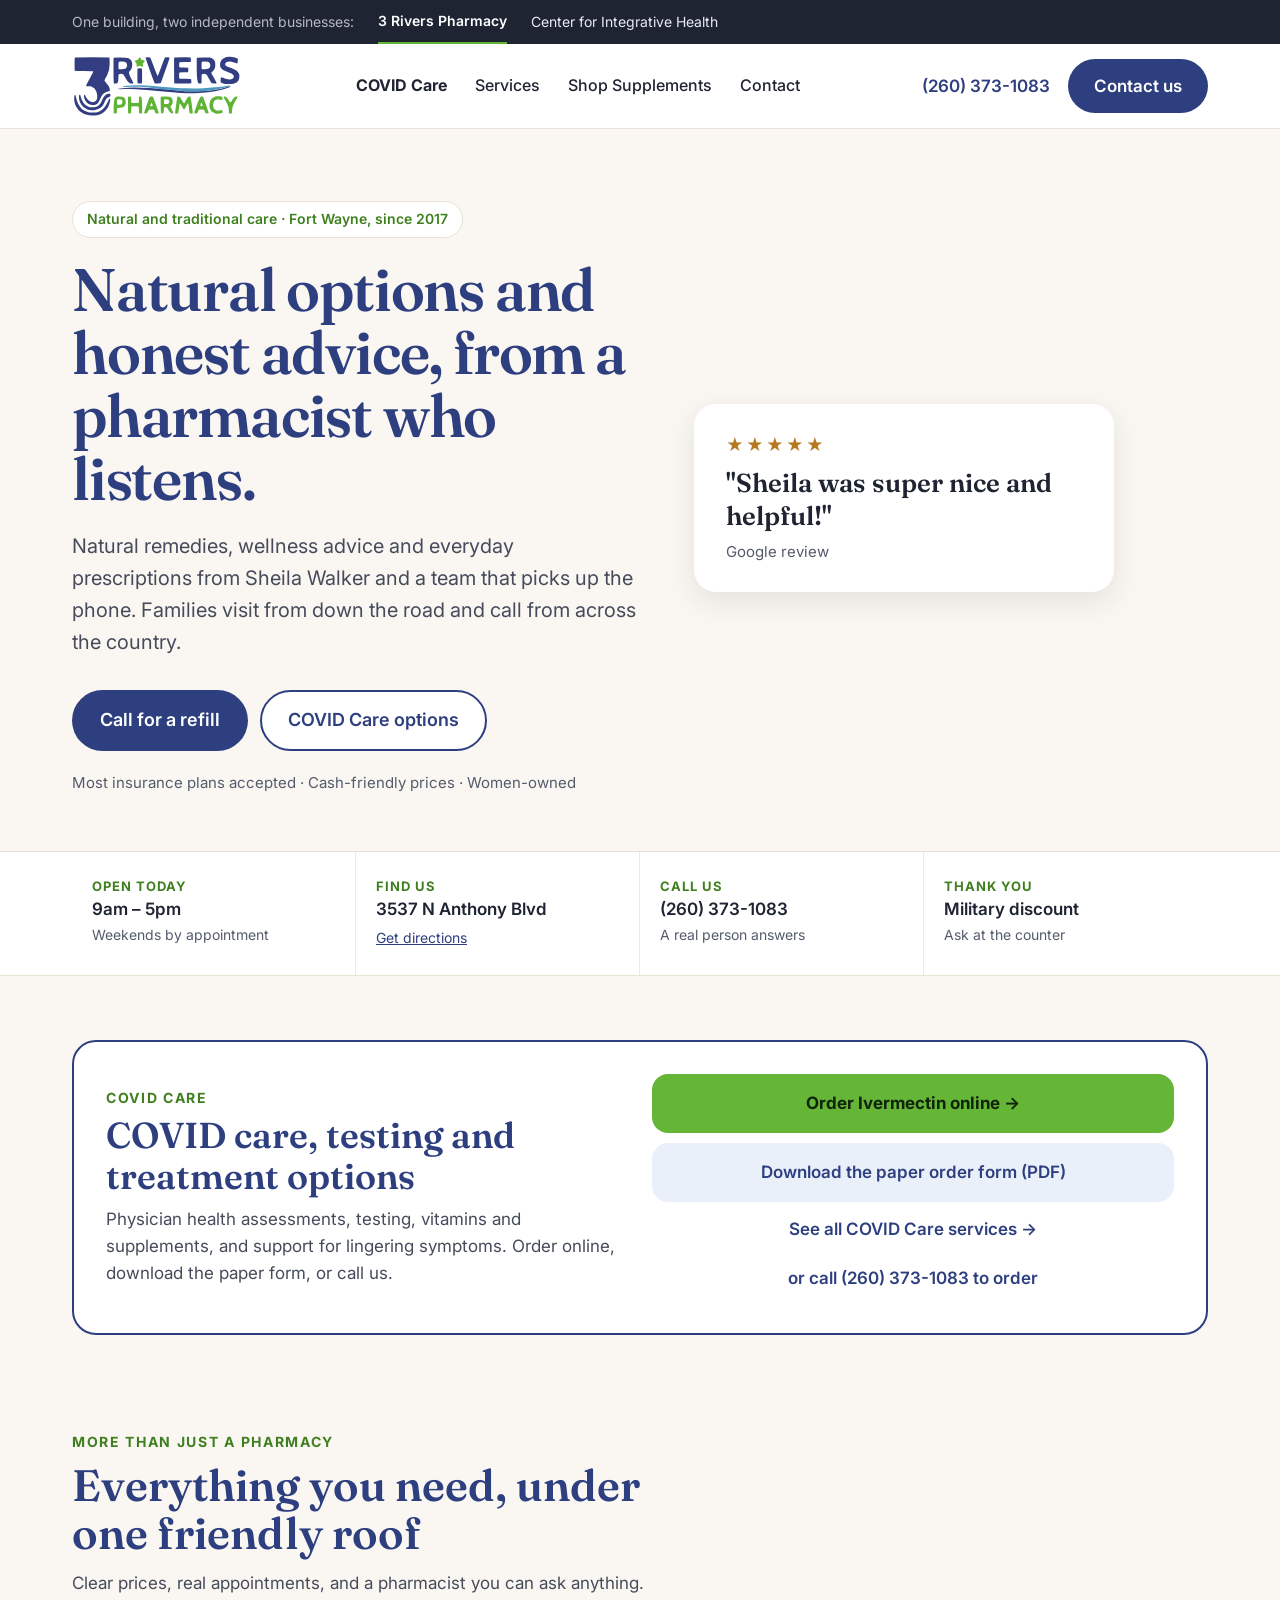
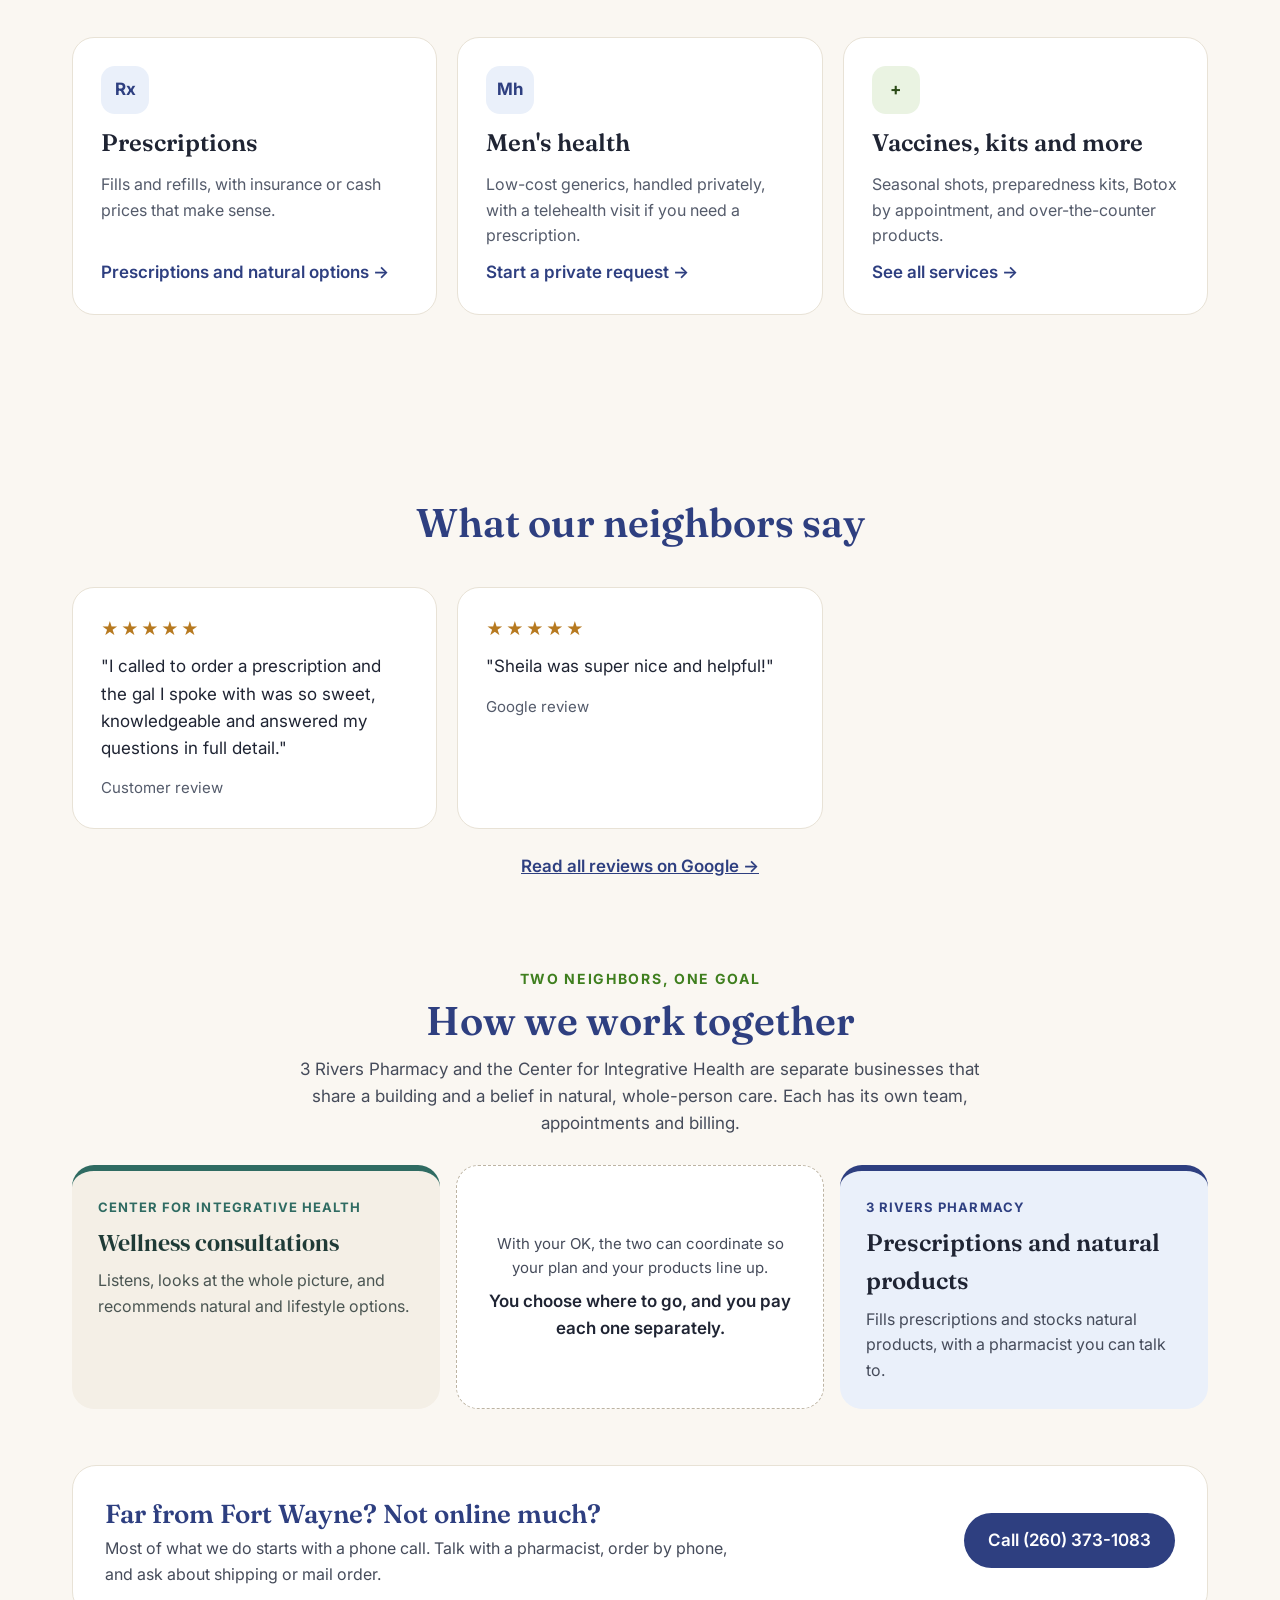
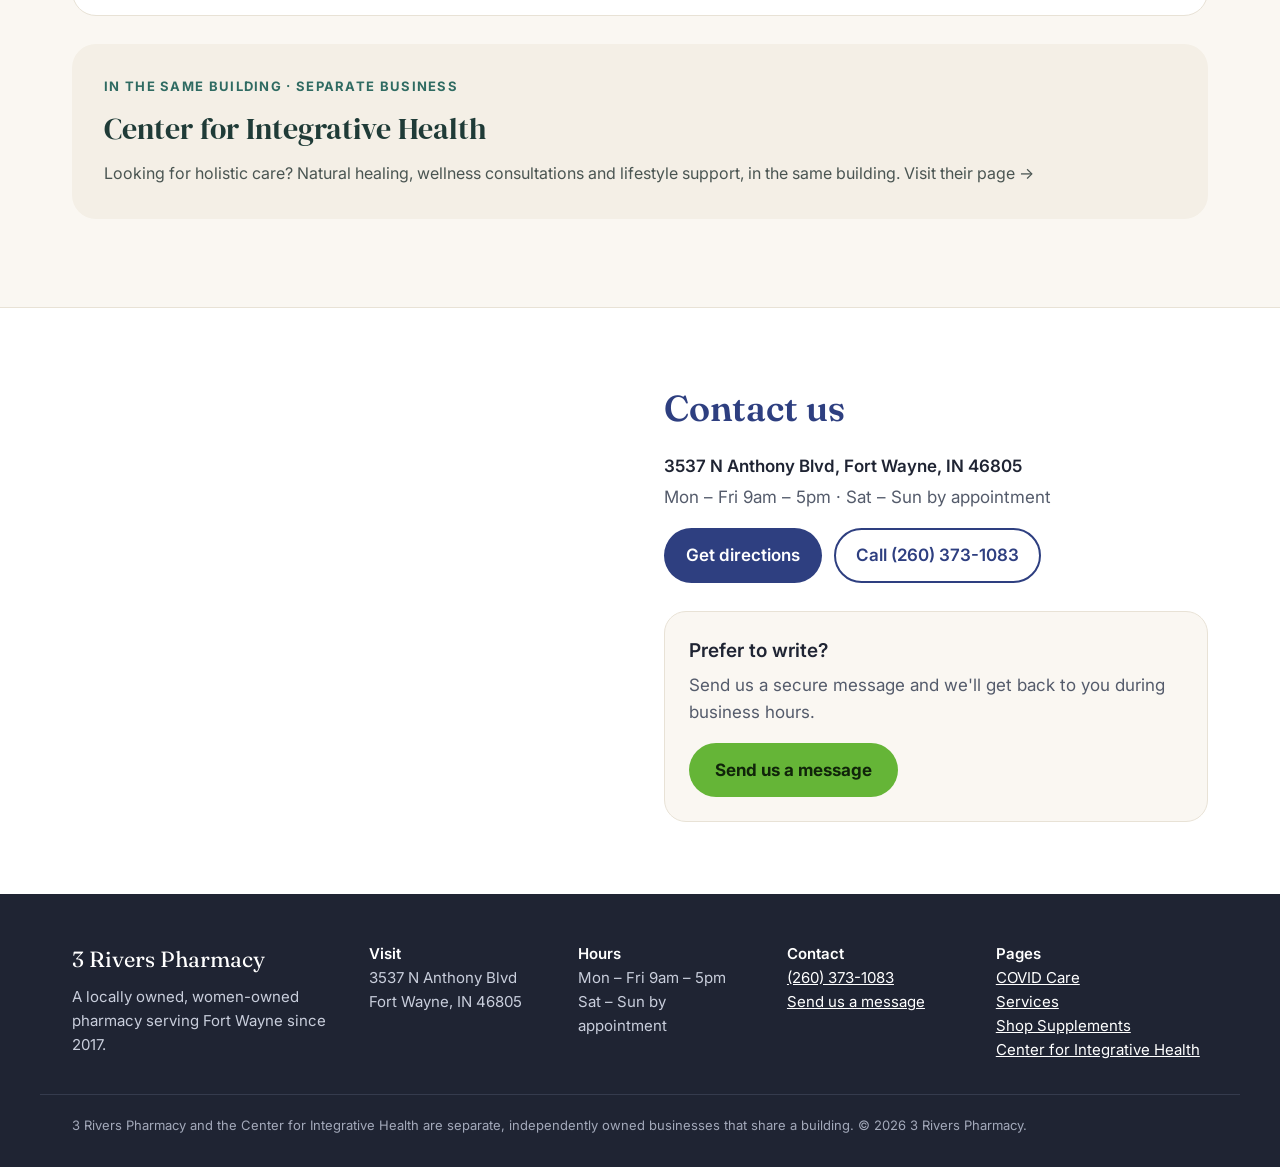
==== commit 23ae321b: "Rename Fullscript menu link to Shop Supplements" ====
--- a/index.html
+++ b/index.html
@@ -26,7 +26,7 @@
 <nav class="navlinks" aria-label="Main">
 <a href="/covid-care/"><b>COVID Care</b></a>
 <a href="/services/">Services</a>
-<a href="/fullscript/">Fullscript</a>
+<a href="/fullscript/">Shop Supplements</a>
 <a href="/contact/">Contact</a>
 </nav>
 <div class="hdr-cta">
@@ -176,7 +176,7 @@
 <div><div class="ft-h">Visit</div>3537 N Anthony Blvd<br>Fort Wayne, IN 46805</div>
 <div><div class="ft-h">Hours</div>Mon – Fri 9am – 5pm<br>Sat – Sun by appointment</div>
 <div><div class="ft-h">Contact</div><a href="tel:+12603731083">(260) 373-1083</a><br><a href="https://hptz.io/073rGGA" target="_blank" rel="noopener">Send us a message</a></div>
-<div><div class="ft-h">Pages</div><a href="/covid-care/">COVID Care</a><br><a href="/services/">Services</a><br><a href="/fullscript/">Fullscript</a><br><a href="/center-for-integrative-health/">Center for Integrative Health</a></div>
+<div><div class="ft-h">Pages</div><a href="/covid-care/">COVID Care</a><br><a href="/services/">Services</a><br><a href="/fullscript/">Shop Supplements</a><br><a href="/center-for-integrative-health/">Center for Integrative Health</a></div>
 </div>
 <div class="wrap legal">3 Rivers Pharmacy and the Center for Integrative Health are separate, independently owned businesses that share a building. © <span class="yr">2026</span> 3 Rivers Pharmacy.</div>
 </footer>
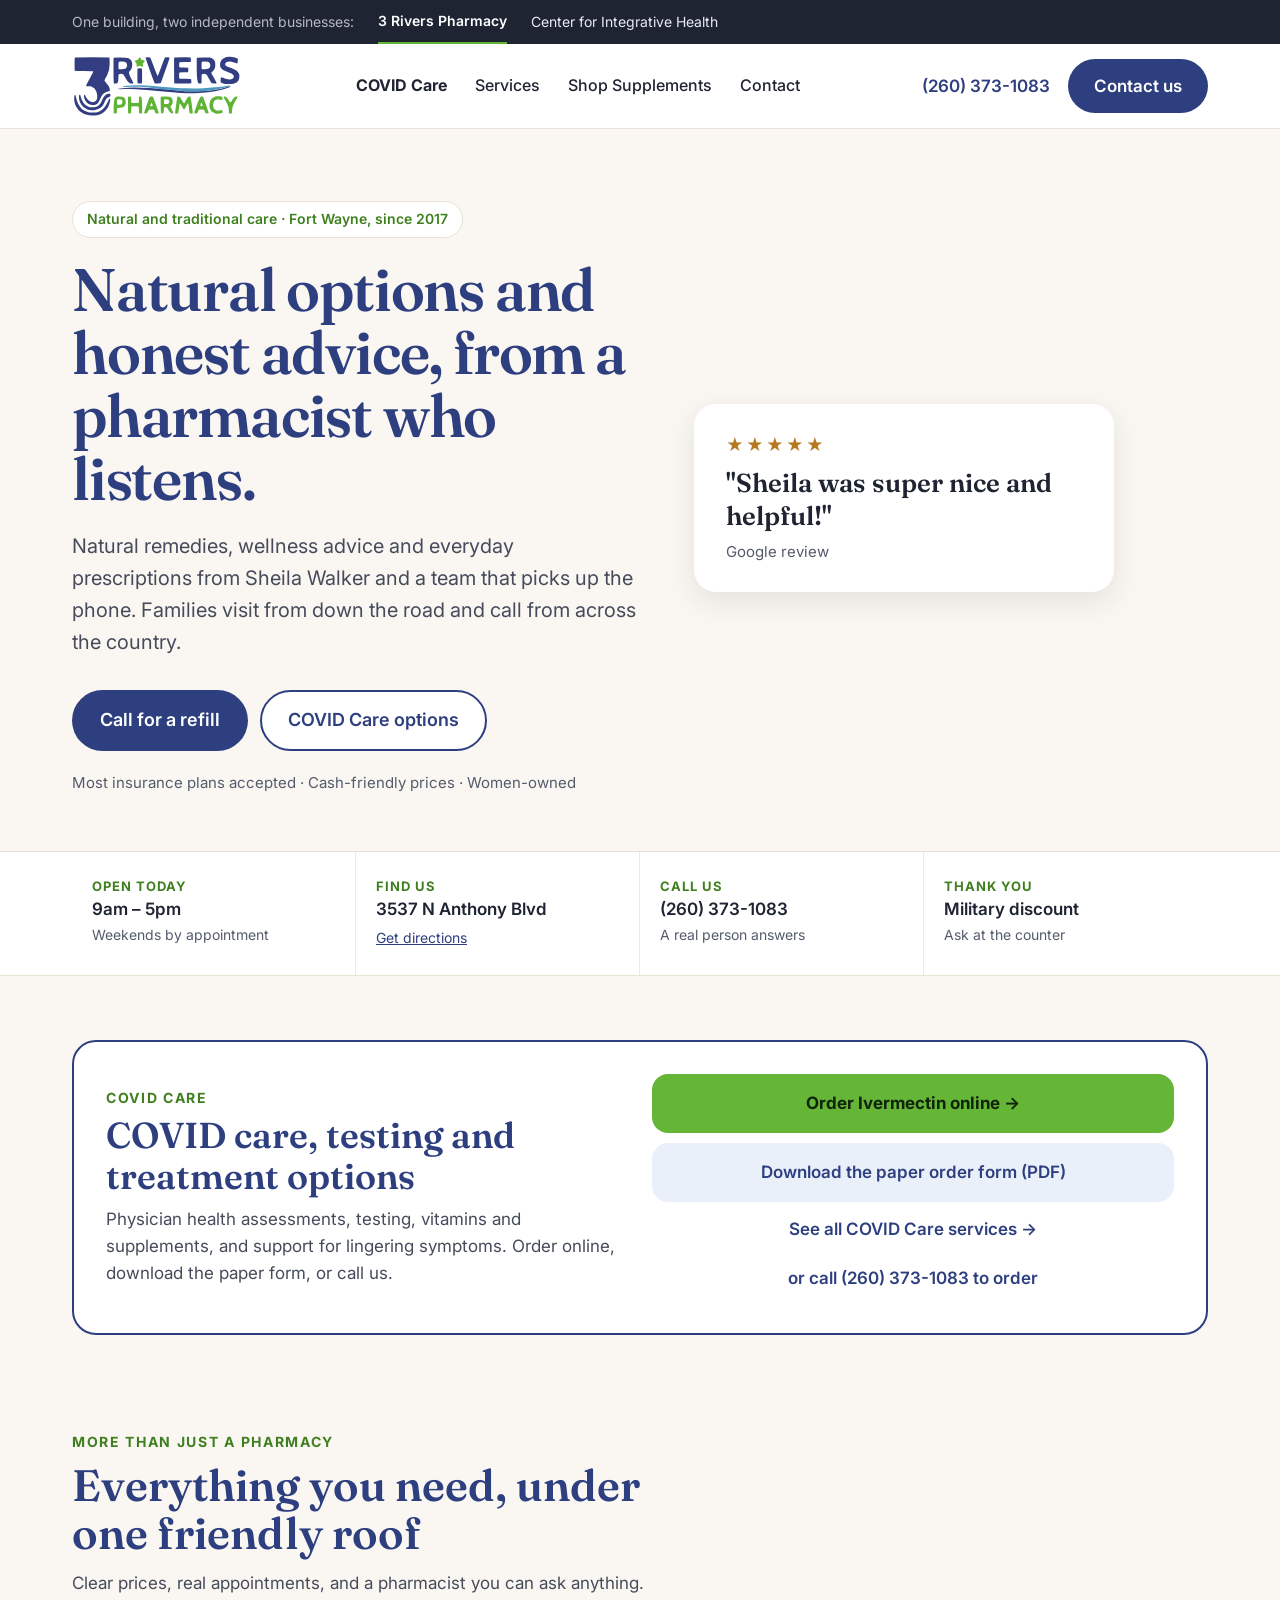
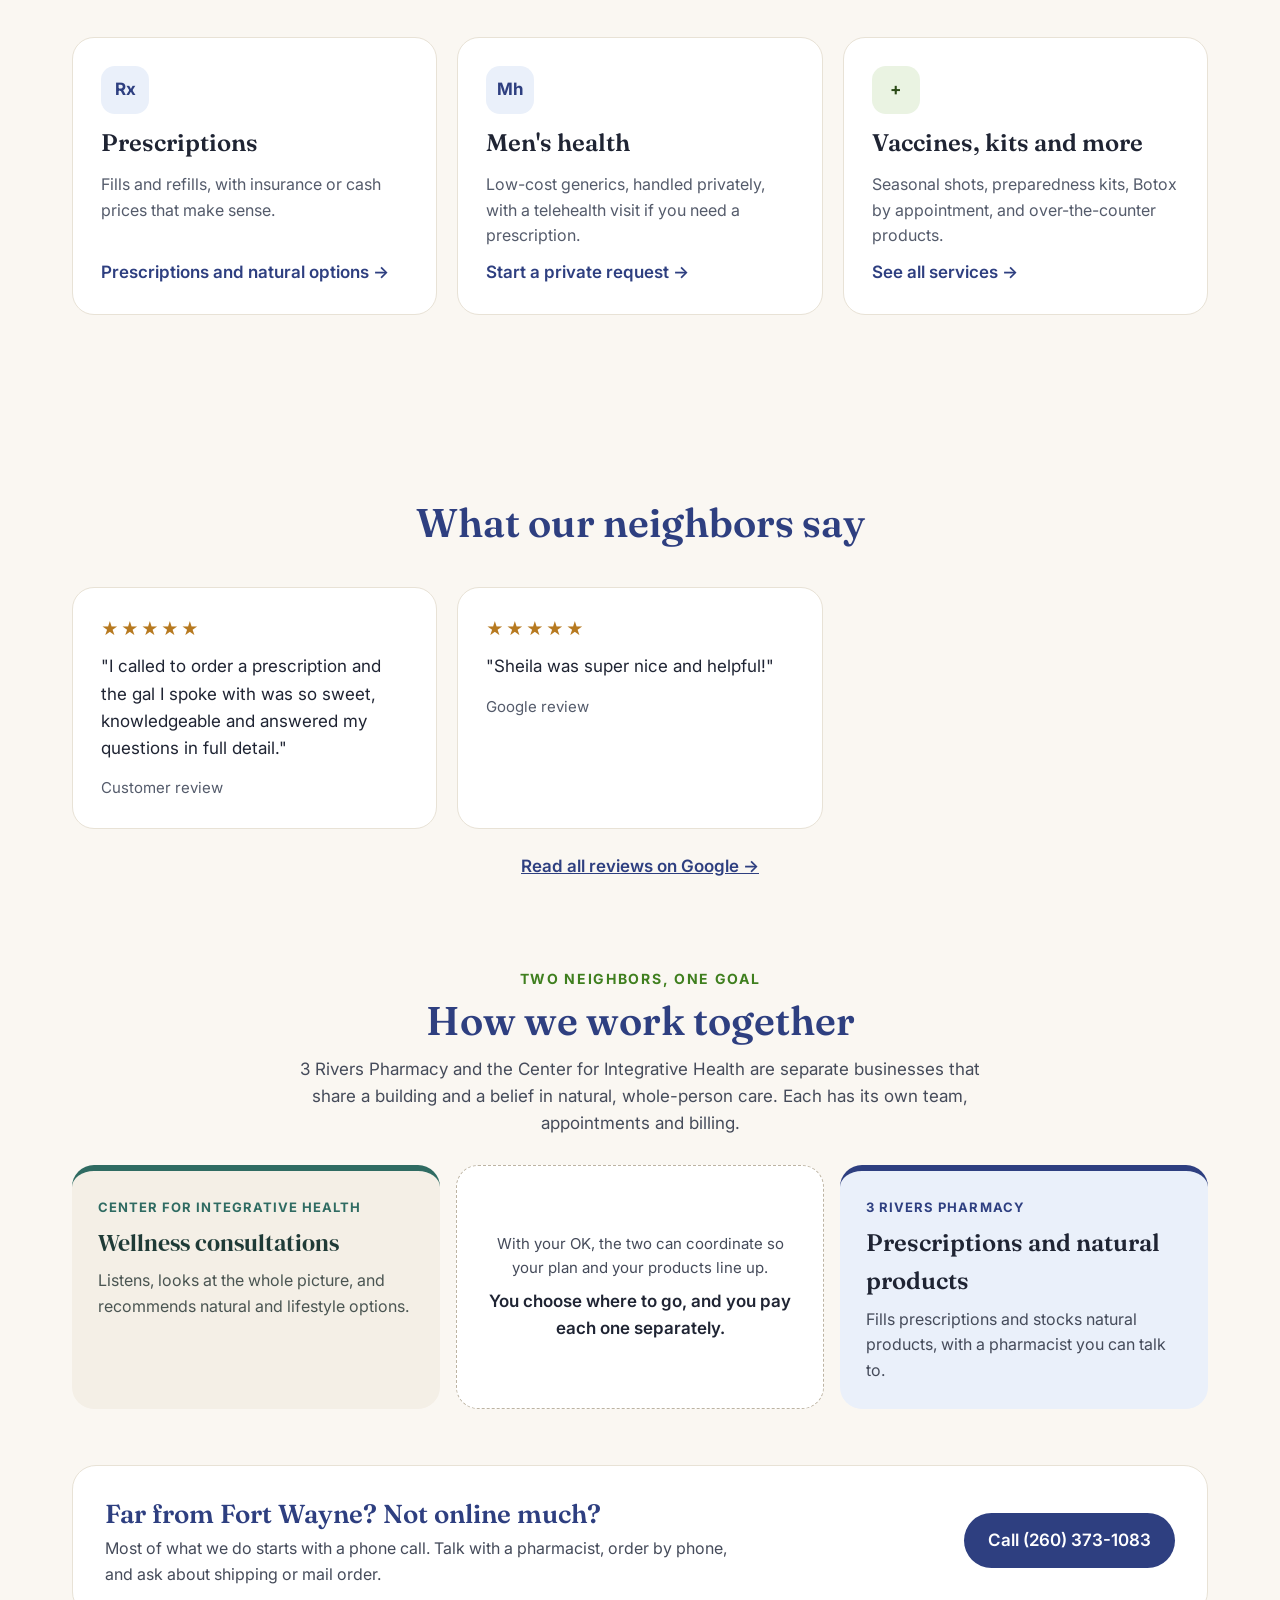
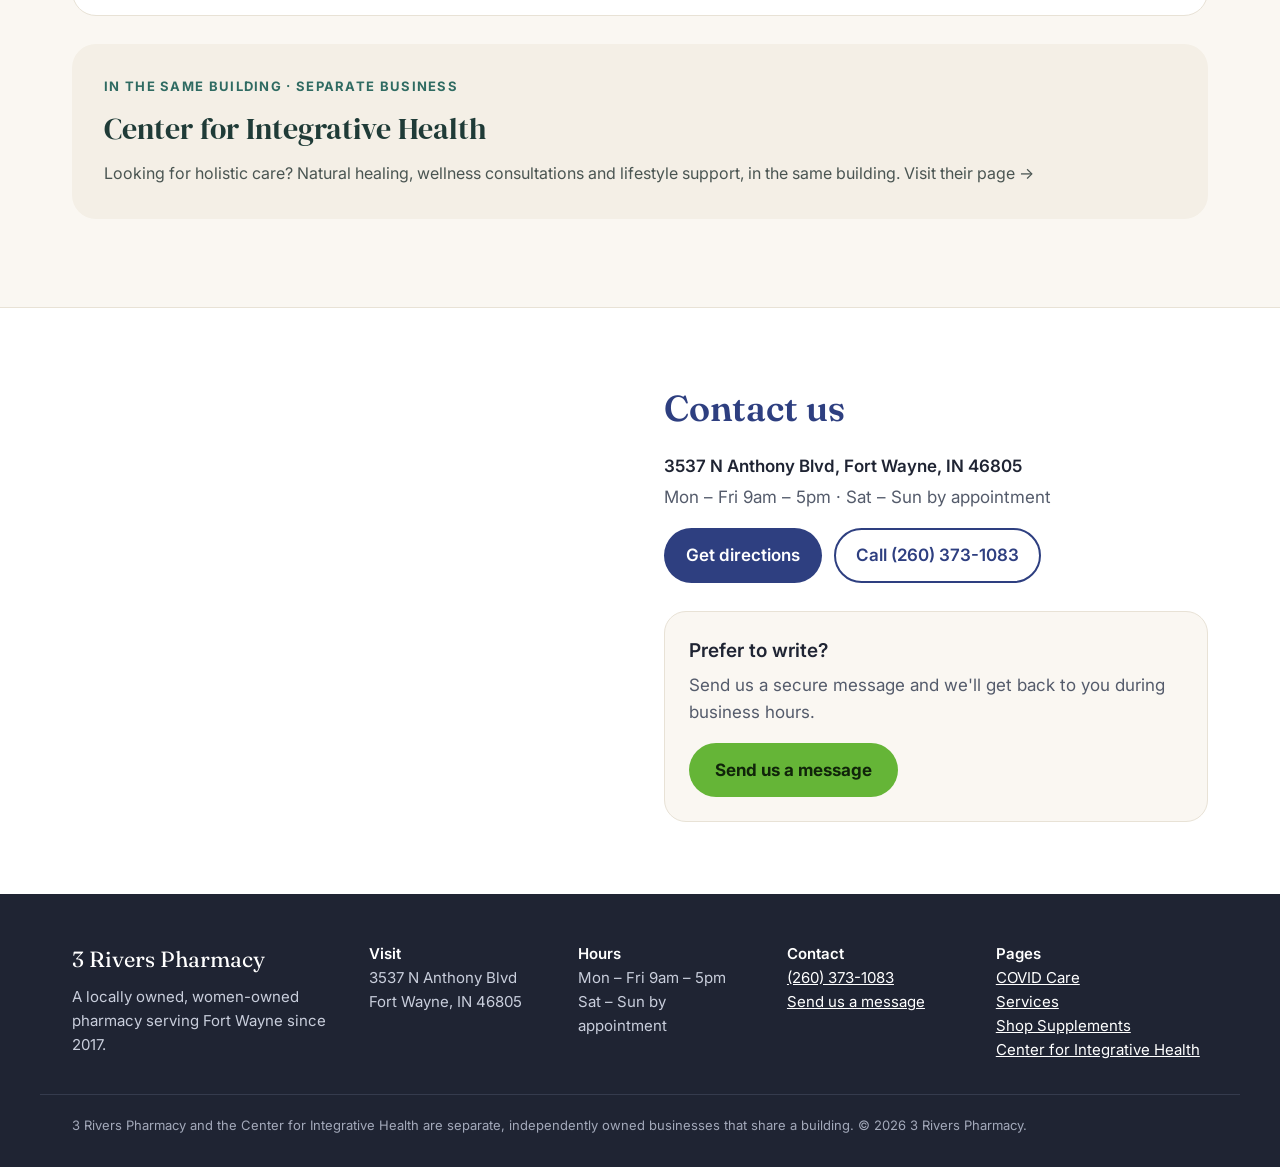
==== commit a7589831: "Add Shop Supplements to phone menu bar" ====
--- a/index.html
+++ b/index.html
@@ -26,7 +26,7 @@
 <nav class="navlinks" aria-label="Main">
 <a href="/covid-care/"><b>COVID Care</b></a>
 <a href="/services/">Services</a>
-<a href="/fullscript/">Shop Supplements</a>
+<a href="https://us.fullscript.com/s/swalker1751569186/shop" target="_blank" rel="noopener">Shop Supplements</a>
 <a href="/contact/">Contact</a>
 </nav>
 <div class="hdr-cta">
@@ -176,13 +176,14 @@
 <div><div class="ft-h">Visit</div>3537 N Anthony Blvd<br>Fort Wayne, IN 46805</div>
 <div><div class="ft-h">Hours</div>Mon – Fri 9am – 5pm<br>Sat – Sun by appointment</div>
 <div><div class="ft-h">Contact</div><a href="tel:+12603731083">(260) 373-1083</a><br><a href="https://hptz.io/073rGGA" target="_blank" rel="noopener">Send us a message</a></div>
-<div><div class="ft-h">Pages</div><a href="/covid-care/">COVID Care</a><br><a href="/services/">Services</a><br><a href="/fullscript/">Shop Supplements</a><br><a href="/center-for-integrative-health/">Center for Integrative Health</a></div>
+<div><div class="ft-h">Pages</div><a href="/covid-care/">COVID Care</a><br><a href="/services/">Services</a><br><a href="https://us.fullscript.com/s/swalker1751569186/shop" target="_blank" rel="noopener">Shop Supplements</a><br><a href="/center-for-integrative-health/">Center for Integrative Health</a></div>
 </div>
 <div class="wrap legal">3 Rivers Pharmacy and the Center for Integrative Health are separate, independently owned businesses that share a building. © <span class="yr">2026</span> 3 Rivers Pharmacy.</div>
 </footer>
 <nav class="mbar" aria-label="Quick links">
 <a href="tel:+12603731083">Call</a>
 <a href="/covid-care/">COVID Care</a>
+<a href="https://us.fullscript.com/s/swalker1751569186/shop" target="_blank" rel="noopener">Shop Supplements</a>
 <a href="https://www.google.com/maps/dir/?api=1&amp;destination=3537+N+Anthony+Blvd,+Fort+Wayne,+IN+46805" target="_blank" rel="noopener">Directions</a>
 <a href="/contact/" class="hot">Contact</a>
 </nav>
--- a/assets/site.css
+++ b/assets/site.css
@@ -87,8 +87,8 @@
 .band{padding:48px 0}
 .home h1{font-size:40px!important}
 .home h2{font-size:32px!important}
-.mbar{display:grid;grid-template-columns:repeat(4,minmax(0,1fr));position:sticky;bottom:0;background:#fff;border-top:1px solid #E8E2D6;box-shadow:0 -6px 20px rgba(31,36,51,.08);z-index:20}
-.mbar a{text-align:center;padding:14px 4px;font-size:14px;font-weight:600;text-decoration:none;color:#2E3F80}
+.mbar{display:grid;grid-template-columns:repeat(5,minmax(0,1fr));position:sticky;bottom:0;background:#fff;border-top:1px solid #E8E2D6;box-shadow:0 -6px 20px rgba(31,36,51,.08);z-index:20}
+.mbar a{text-align:center;padding:12px 2px;font-size:13px;line-height:1.25;display:flex;align-items:center;justify-content:center;font-weight:600;text-decoration:none;color:#2E3F80}
 .mbar a.hot{color:#fff;background:#2E3F80}
 }
 @media (max-width:520px){.facts,.facts2{grid-template-columns:minmax(0,1fr)}.facts>div{border-right:0!important;border-bottom:1px solid #EFEAE0}}
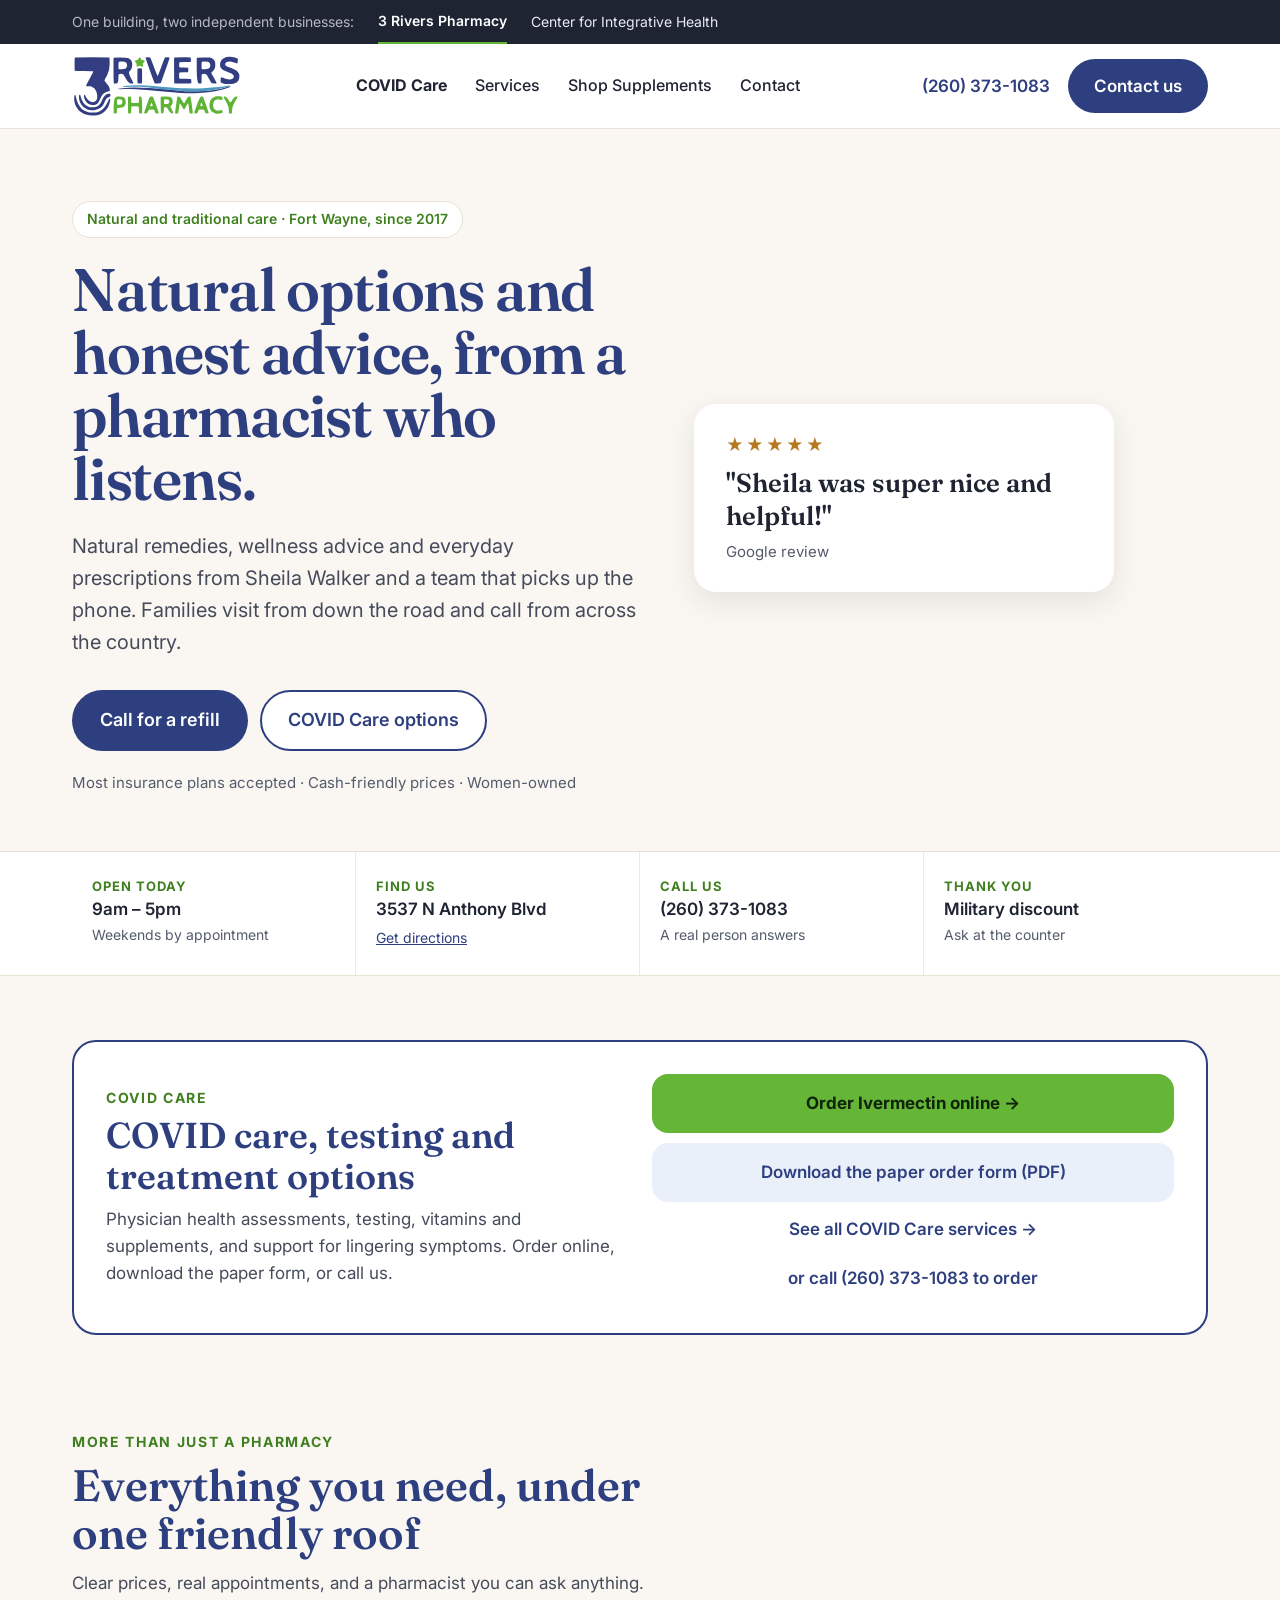
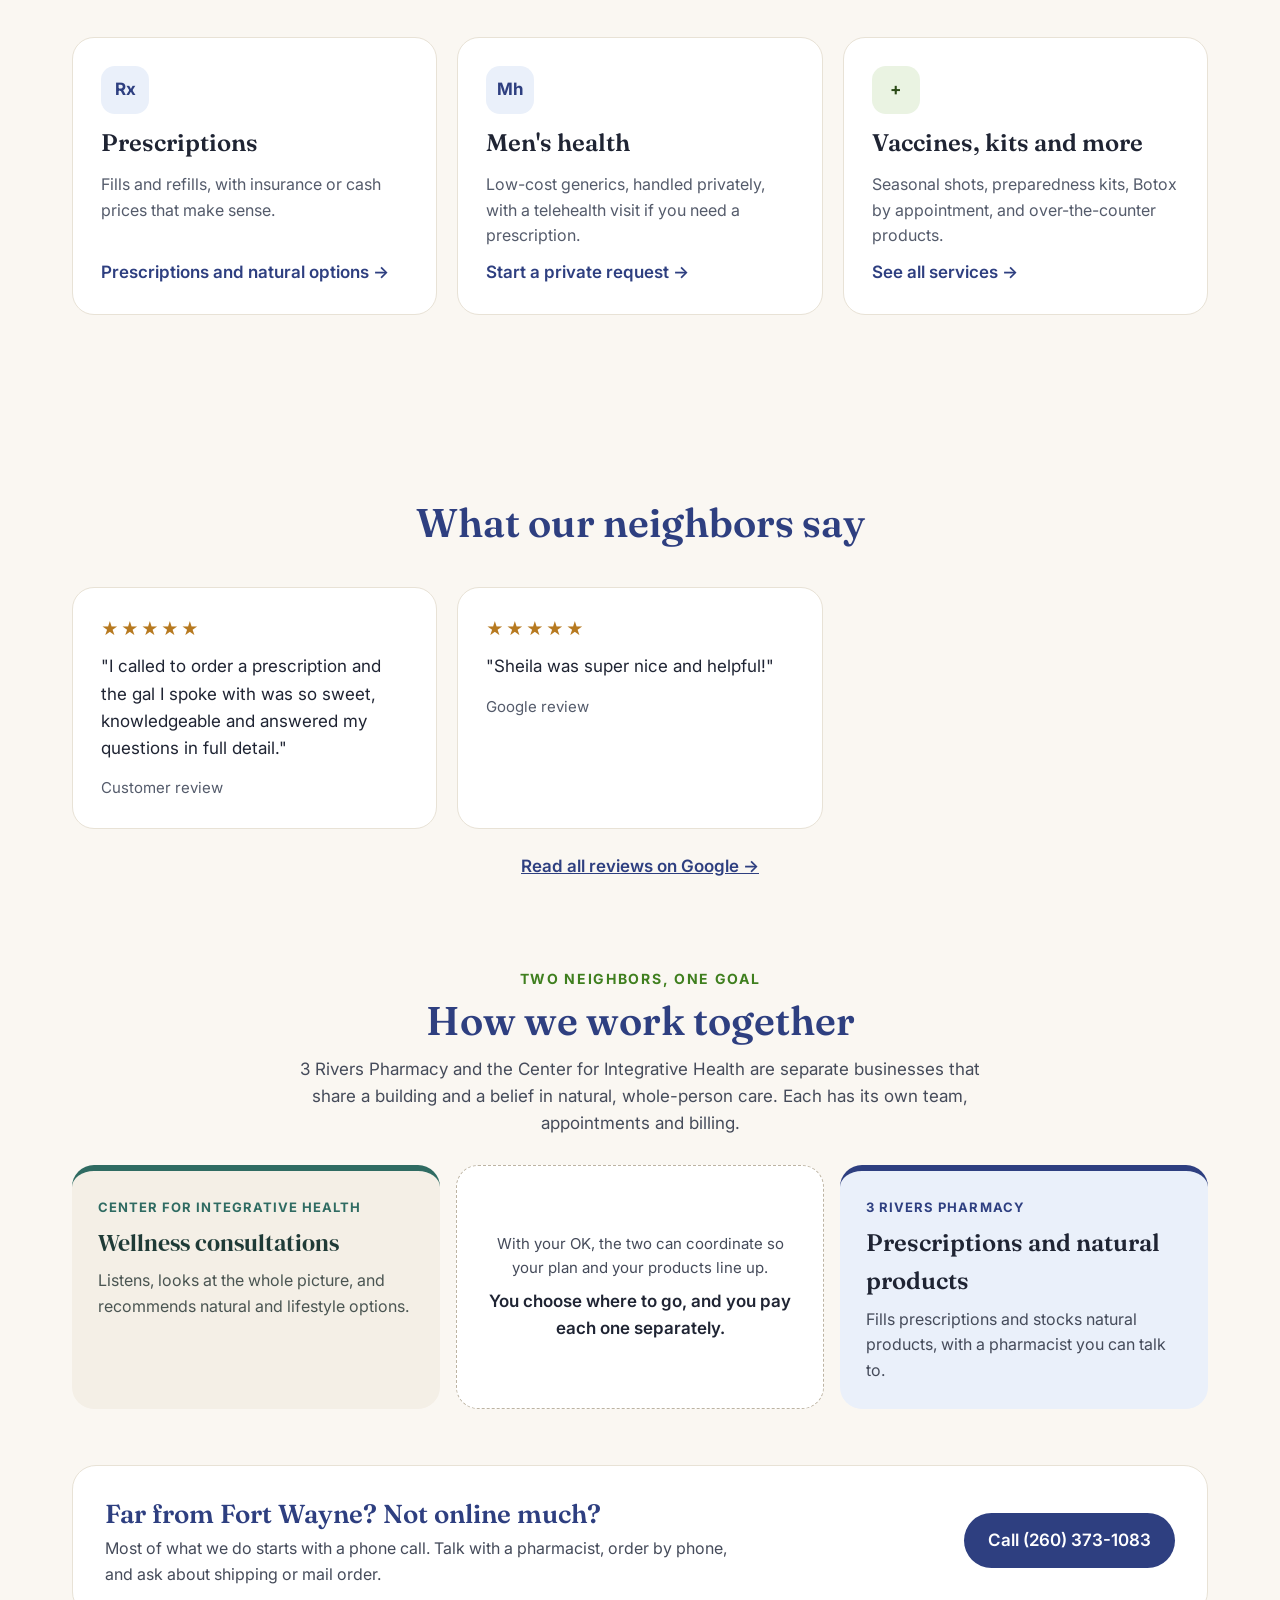
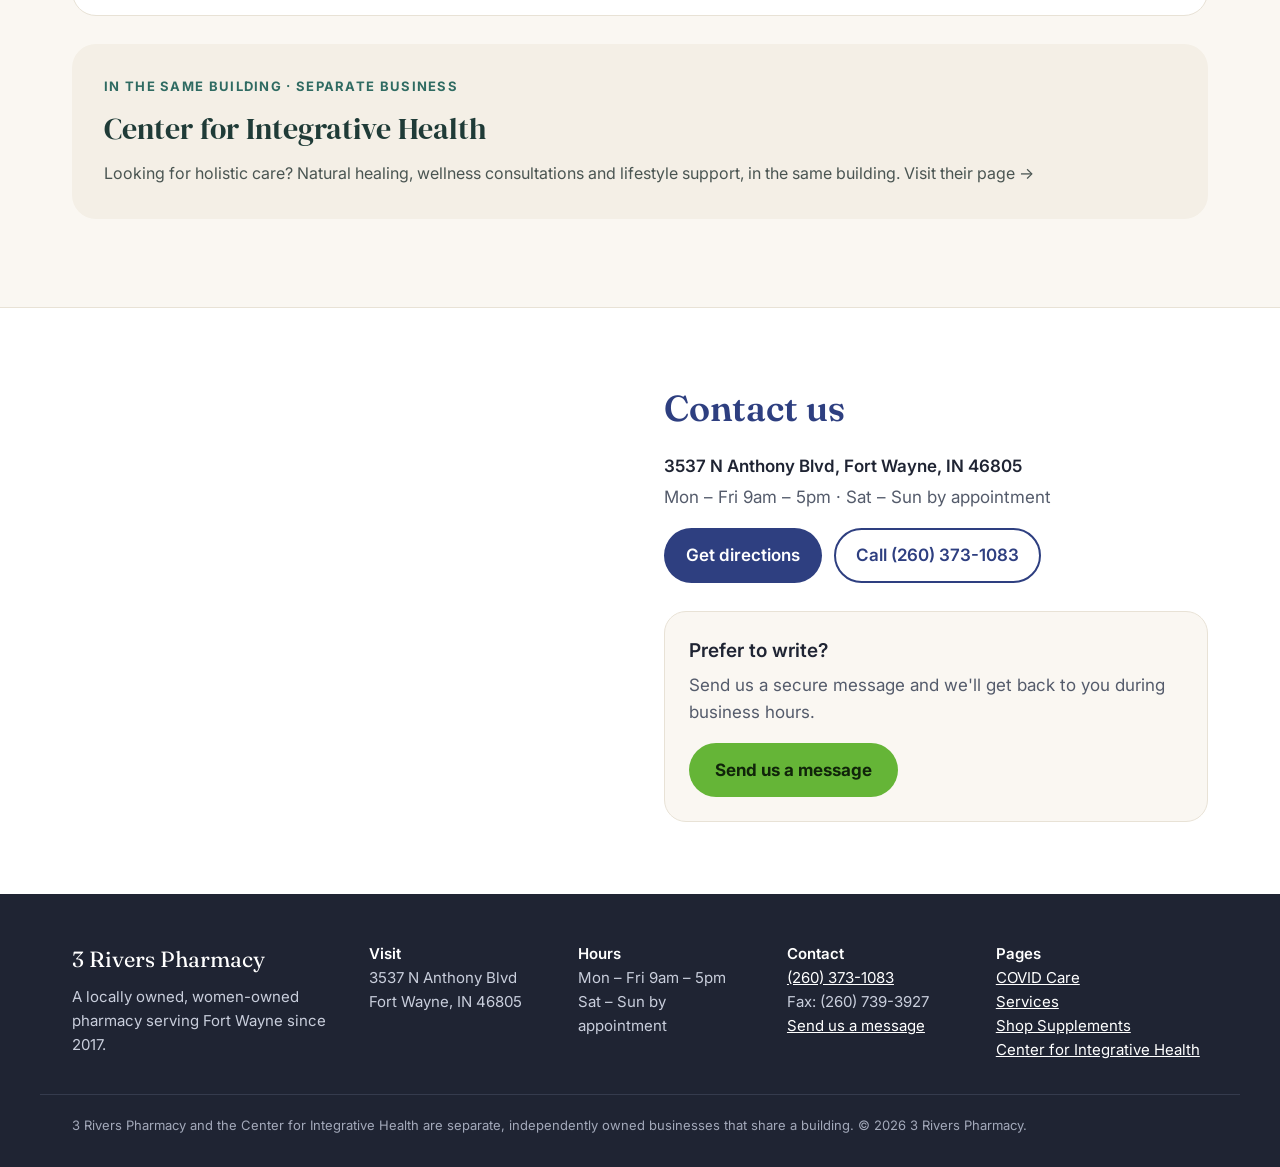
==== commit b4004f80: "Add fax number; remove card fields from paper Ivermectin form - Paper Ivermectin order form (PDF): r" ====
--- a/index.html
+++ b/index.html
@@ -13,7 +13,7 @@
 <link rel="icon" type="image/svg+xml" href="/assets/favicon.svg">
 <link rel="preconnect" href="https://fonts.googleapis.com"><link rel="preconnect" href="https://fonts.gstatic.com" crossorigin><link rel="stylesheet" href="https://fonts.googleapis.com/css2?family=Fraunces:opsz,wght@9..144,500;9..144,600&amp;family=DM+Serif+Display&amp;family=Inter:wght@400;500;600;700&amp;display=swap">
 <link rel="stylesheet" href="/assets/site.css">
-<script type="application/ld+json">{"@context":"https://schema.org","@type":"Pharmacy","name":"3 Rivers Pharmacy","url":"https://3riverspharmacy.com/","telephone":"+1-260-373-1083","image":"https://3riverspharmacy.com/assets/3rp-logo.svg","address":{"@type":"PostalAddress","streetAddress":"3537 N Anthony Blvd","addressLocality":"Fort Wayne","addressRegion":"IN","postalCode":"46805","addressCountry":"US"},"openingHoursSpecification":[{"@type":"OpeningHoursSpecification","dayOfWeek":["Monday","Tuesday","Wednesday","Thursday","Friday"],"opens":"09:00","closes":"17:00"}]}</script>
+<script type="application/ld+json">{"@context":"https://schema.org","@type":"Pharmacy","name":"3 Rivers Pharmacy","url":"https://3riverspharmacy.com/","telephone":"+1-260-373-1083","faxNumber":"+1-260-739-3927","image":"https://3riverspharmacy.com/assets/3rp-logo.svg","address":{"@type":"PostalAddress","streetAddress":"3537 N Anthony Blvd","addressLocality":"Fort Wayne","addressRegion":"IN","postalCode":"46805","addressCountry":"US"},"openingHoursSpecification":[{"@type":"OpeningHoursSpecification","dayOfWeek":["Monday","Tuesday","Wednesday","Thursday","Friday"],"opens":"09:00","closes":"17:00"}]}</script>
 </head>
 <body class="rx">
 <div class="topbar"><div class="wrap">
@@ -175,7 +175,7 @@
 <div style="max-width:360px"><div class="ft-name">3 Rivers Pharmacy</div><p>A locally owned, women-owned pharmacy serving Fort Wayne since 2017.</p></div>
 <div><div class="ft-h">Visit</div>3537 N Anthony Blvd<br>Fort Wayne, IN 46805</div>
 <div><div class="ft-h">Hours</div>Mon – Fri 9am – 5pm<br>Sat – Sun by appointment</div>
-<div><div class="ft-h">Contact</div><a href="tel:+12603731083">(260) 373-1083</a><br><a href="https://hptz.io/073rGGA" target="_blank" rel="noopener">Send us a message</a></div>
+<div><div class="ft-h">Contact</div><a href="tel:+12603731083">(260) 373-1083</a><br>Fax: (260) 739-3927<br><a href="https://hptz.io/073rGGA" target="_blank" rel="noopener">Send us a message</a></div>
 <div><div class="ft-h">Pages</div><a href="/covid-care/">COVID Care</a><br><a href="/services/">Services</a><br><a href="https://us.fullscript.com/s/swalker1751569186/shop" target="_blank" rel="noopener">Shop Supplements</a><br><a href="/center-for-integrative-health/">Center for Integrative Health</a></div>
 </div>
 <div class="wrap legal">3 Rivers Pharmacy and the Center for Integrative Health are separate, independently owned businesses that share a building. © <span class="yr">2026</span> 3 Rivers Pharmacy.</div>
